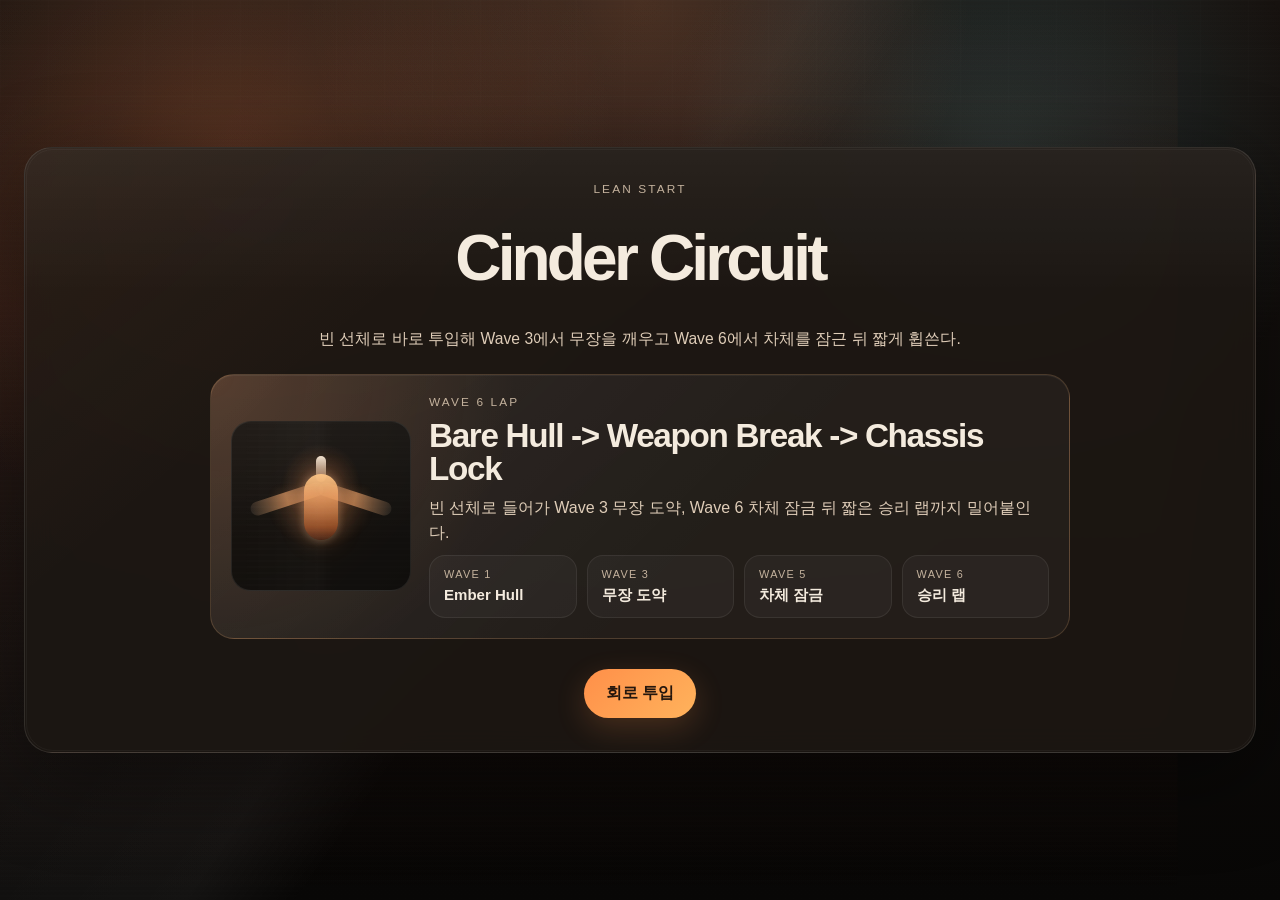
==== playables/cinder-circuit/index.html @ 9a60840c "Reframe Wave 6 as the shipped route victory lap" ====
<!DOCTYPE html>
<html lang="ko">
  <head>
    <meta charset="UTF-8" />
    <meta name="viewport" content="width=device-width, initial-scale=1.0" />
    <title>Cinder Circuit</title>
    <link rel="stylesheet" href="./styles.css" />
  </head>
  <body>
    <div class="backdrop" aria-hidden="true">
      <div class="backdrop__grid"></div>
      <div class="backdrop__glow backdrop__glow--left"></div>
      <div class="backdrop__glow backdrop__glow--right"></div>
      <div class="backdrop__band"></div>
    </div>

    <main class="app-shell">
      <section id="title-screen" class="screen screen--active">
        <div class="hero-card">
          <section class="title-stack">
            <p class="eyebrow">LEAN START</p>
            <h1>Cinder Circuit</h1>
            <p class="title-kicker">빈 선체로 바로 투입해 Wave 3에서 무장을 깨우고 Wave 6에서 차체를 잠근 뒤 짧게 휩쓴다.</p>
            <div id="signature-cards" class="title-launch-panel"></div>
            <div class="hero-actions hero-actions--center">
              <button id="start-run" class="button button--primary" type="button">
                회로 투입
              </button>
            </div>
          </section>
        </div>
      </section>

      <section id="game-screen" class="screen hidden">
        <div class="layout layout--single">
          <main class="arena-panel">
            <div class="arena-frame">
              <div id="arena-stage" class="arena-stage">
                <canvas
                  id="game-canvas"
                  width="960"
                  height="540"
                  aria-label="Cinder Circuit game arena"
                ></canvas>

                <div class="hud-overlay hud-overlay--top">
                  <div class="hud-strip">
                    <div class="stat-chip stat-chip--overlay stat-chip--wave">
                      <span class="stat-chip__label">Wave</span>
                      <strong id="wave-label">Wave 1</strong>
                    </div>
                    <article id="hp-meter" class="meter-card meter-card--hp meter-card--overlay">
                      <div class="meter-card__head">
                        <span class="stat-chip__label">Hull</span>
                        <strong id="hp-stat">100 / 100</strong>
                      </div>
                      <div class="meter-card__bar">
                        <span id="hp-fill" class="meter-card__fill"></span>
                      </div>
                    </article>
                    <article id="heat-meter" class="meter-card meter-card--heat meter-card--overlay">
                      <div class="meter-card__head">
                        <span class="stat-chip__label">Heat</span>
                        <strong id="heat-stat">0%</strong>
                      </div>
                      <div class="meter-card__bar">
                        <span id="heat-fill" class="meter-card__fill"></span>
                      </div>
                    </article>
                    <article id="drive-meter" class="meter-card meter-card--drive meter-card--overlay">
                      <div class="meter-card__head">
                        <span class="stat-chip__label">Drive</span>
                        <strong id="drive-stat">0%</strong>
                      </div>
                      <div class="meter-card__bar">
                        <span id="drive-fill" class="meter-card__fill"></span>
                      </div>
                    </article>
                    <div class="stat-chip stat-chip--overlay">
                      <span class="stat-chip__label">Dash</span>
                      <strong id="dash-stat">2 / 2</strong>
                    </div>
                    <div class="stat-chip stat-chip--overlay">
                      <span class="stat-chip__label">Time</span>
                      <strong id="timer-stat">55.0s</strong>
                    </div>
                    <div class="stat-chip stat-chip--overlay">
                      <span class="stat-chip__label">고철</span>
                      <strong id="scrap-stat">0</strong>
                    </div>
                  </div>
                </div>

                <div id="message-banner" class="message-banner hidden" role="status"></div>

                <div id="forge-overlay" class="forge-overlay hidden">
                  <div id="forge-panel" class="forge-overlay__panel">
                    <div id="forge-header" class="forge-overlay__header">
                      <p id="forge-eyebrow" class="panel__eyebrow">WAVE BREAK</p>
                      <h2>변이 선택</h2>
                      <p id="forge-subtitle" class="forge-overlay__copy">
                        하나를 고르고 바로 다음 전투로 돌아간다.
                      </p>
                    </div>

                    <div id="forge-context" class="forge-context"></div>
                    <div id="forge-cards" class="forge-cards"></div>
                  </div>
                </div>

                <div id="pause-overlay" class="pause-overlay hidden">
                  <div class="pause-overlay__panel">
                    <p class="panel__eyebrow">SYSTEM HOLD</p>
                    <h2>회로 일시 정지</h2>
                    <p class="forge-overlay__copy">
                      전투 시뮬레이션을 잠시 멈췄다. 재개하거나 즉시 다시 투입할 수 있다.
                    </p>
                    <div class="pause-actions">
                      <button id="resume-run" class="button button--primary" type="button">
                        전투 재개
                      </button>
                      <button id="pause-restart" class="button button--ghost" type="button">
                        다시 투입
                      </button>
                      <button id="pause-title" class="button button--ghost" type="button">
                        타이틀로
                      </button>
                    </div>
                  </div>
                </div>
              </div>
            </div>
          </main>
        </div>
      </section>

      <section id="result-screen" class="screen hidden">
        <div class="result-card">
          <div class="result-layout">
            <section class="result-main">
              <p class="eyebrow">RUN REPORT</p>
              <h2 id="result-title">회로 봉인 성공</h2>
              <p id="result-copy" class="result-copy"></p>
              <div id="result-stats" class="result-grid"></div>
            </section>

            <aside class="result-side">
              <div id="result-build" class="status-card result-build"></div>
            </aside>
          </div>

          <div class="hero-actions">
            <button id="restart-run" class="button button--primary" type="button">
              다시 투입
            </button>
            <button id="back-to-title" class="button button--ghost" type="button">
              타이틀로
            </button>
          </div>
        </div>
      </section>
    </main>

    <script src="./game.js"></script>
  </body>
</html>
---- playables/cinder-circuit/styles.css ----
:root {
  color-scheme: dark;
  --bg: #070605;
  --panel: rgba(19, 16, 14, 0.84);
  --panel-strong: rgba(28, 23, 19, 0.94);
  --panel-soft: rgba(255, 255, 255, 0.05);
  --text: #f4ebde;
  --muted: #c4b29d;
  --muted-strong: #dfcdb8;
  --accent: #ff8f49;
  --accent-strong: #ffb35c;
  --accent-cool: #79d5df;
  --accent-cool-strong: #bfeff5;
  --danger: #ff6b57;
  --border: rgba(255, 255, 255, 0.1);
  --border-strong: rgba(255, 180, 102, 0.26);
  --shadow: 0 24px 90px rgba(0, 0, 0, 0.46);
  --radius-lg: 28px;
  --radius-md: 18px;
  --radius-sm: 12px;
  font-family:
    "DIN Alternate",
    "Avenir Next Condensed",
    "Avenir Next",
    "Trebuchet MS",
    sans-serif;
}

* {
  box-sizing: border-box;
}

html,
body {
  margin: 0;
  min-height: 100%;
  background:
    radial-gradient(circle at top, rgba(255, 132, 70, 0.18), transparent 30%),
    linear-gradient(180deg, #17120f 0%, #080706 100%);
  color: var(--text);
}

body {
  min-height: 100vh;
}

button,
code {
  font: inherit;
}

button {
  border: 0;
  cursor: pointer;
}

code {
  font-family: "JetBrains Mono", "SFMono-Regular", monospace;
}

.hidden {
  display: none !important;
}

.backdrop {
  position: fixed;
  inset: 0;
  overflow: hidden;
  pointer-events: none;
}

.backdrop__grid,
.backdrop__glow,
.backdrop__band {
  position: absolute;
  inset: 0;
}

.backdrop__grid {
  background-image:
    linear-gradient(rgba(255, 255, 255, 0.04) 1px, transparent 1px),
    linear-gradient(90deg, rgba(255, 255, 255, 0.04) 1px, transparent 1px);
  background-size: 48px 48px;
  mask-image: linear-gradient(180deg, rgba(0, 0, 0, 0.74), transparent 92%);
  opacity: 0.32;
}

.backdrop::after {
  content: "";
  position: absolute;
  inset: 0;
  background:
    radial-gradient(circle at center, rgba(255, 255, 255, 0.04), transparent 42%),
    repeating-linear-gradient(
      180deg,
      rgba(255, 255, 255, 0.015) 0,
      rgba(255, 255, 255, 0.015) 2px,
      transparent 2px,
      transparent 5px
    );
  mix-blend-mode: screen;
  opacity: 0.18;
}

.backdrop__glow--left {
  background: radial-gradient(circle at 18% 18%, rgba(255, 130, 69, 0.24), transparent 30%);
}

.backdrop__glow--right {
  background: radial-gradient(circle at 78% 18%, rgba(121, 213, 223, 0.17), transparent 26%);
}

.backdrop__band {
  background:
    linear-gradient(125deg, transparent 0%, rgba(255, 255, 255, 0.05) 48%, transparent 54%),
    linear-gradient(0deg, transparent 0%, rgba(255, 95, 56, 0.08) 65%, transparent 100%);
  transform: translateX(-8%);
}

body[data-phase="forge"] .backdrop__band {
  opacity: 1;
  filter: saturate(1.3);
}

body[data-overdrive="true"] .backdrop__glow--right {
  opacity: 1;
  filter: saturate(1.4);
}

.app-shell {
  position: relative;
  max-width: 1560px;
  margin: 0 auto;
  min-height: 100vh;
  padding: 24px;
}

.screen {
  min-height: calc(100vh - 48px);
}

.screen--active,
.screen:not(.hidden) {
  display: flex;
}

#title-screen,
#result-screen {
  align-items: center;
  justify-content: center;
}

.hero-card,
.result-card {
  position: relative;
  width: min(1400px, 100%);
  padding: 34px;
  border: 1px solid var(--border);
  border-radius: var(--radius-lg);
  background:
    linear-gradient(180deg, rgba(255, 255, 255, 0.05), transparent 24%),
    linear-gradient(140deg, rgba(255, 145, 88, 0.06), transparent 28%),
    var(--panel-strong);
  box-shadow: var(--shadow);
  backdrop-filter: blur(14px);
  overflow: hidden;
}

.hero-card::before,
.result-card::before {
  content: "";
  position: absolute;
  inset: 1px;
  border-radius: calc(var(--radius-lg) - 1px);
  border: 1px solid rgba(255, 255, 255, 0.04);
  pointer-events: none;
}

.eyebrow,
.panel__eyebrow,
.signal-card__eyebrow,
.panel-block__label,
.stat-chip__label {
  margin: 0;
  color: var(--muted);
  letter-spacing: 0.18em;
  text-transform: uppercase;
  font-size: 0.74rem;
}

.hero-card h1,
.result-card h2 {
  margin: 10px 0 16px;
  font-size: clamp(3.2rem, 5vw, 5.8rem);
  letter-spacing: -0.06em;
  line-height: 0.94;
}

.hero-copy,
.result-copy,
.forge-overlay__copy {
  margin: 0;
  color: var(--muted);
  font-size: 1.04rem;
  line-height: 1.72;
}

.hero-layout {
  display: grid;
  grid-template-columns: minmax(0, 1.18fr) 430px;
  gap: 24px;
  align-items: stretch;
}

.title-stack {
  width: min(980px, 100%);
  margin: 0 auto;
  display: flex;
  flex-direction: column;
  align-items: center;
  gap: 22px;
  text-align: center;
}

.title-kicker {
  width: min(720px, 100%);
  margin: 0;
  color: var(--muted-strong);
  font-size: 0.98rem;
  line-height: 1.62;
}

.hero-main {
  display: flex;
  flex-direction: column;
  justify-content: center;
}

.signal-grid,
.hero-grid,
.signature-grid,
.result-grid {
  display: grid;
  gap: 14px;
}

.signal-grid {
  grid-template-columns: repeat(3, minmax(0, 1fr));
  margin-top: 28px;
}

.title-launch-panel {
  width: min(860px, 100%);
}

.title-launch-shell {
  display: grid;
  grid-template-columns: 180px minmax(0, 1fr);
  gap: 18px;
  width: 100%;
  padding: 20px;
  border-radius: 24px;
  border: 1px solid rgba(255, 190, 124, 0.18);
  background:
    radial-gradient(circle at top left, rgba(255, 153, 89, 0.18), transparent 34%),
    linear-gradient(135deg, rgba(255, 255, 255, 0.05), transparent 60%),
    rgba(255, 255, 255, 0.035);
  box-shadow: inset 0 1px 0 rgba(255, 255, 255, 0.05);
}

.title-launch-shell--lean {
  align-items: center;
}

.title-launch-shell__frame {
  position: relative;
  min-height: 170px;
  border-radius: 20px;
  border: 1px solid rgba(255, 255, 255, 0.08);
  background:
    radial-gradient(circle at 50% 36%, rgba(255, 146, 86, 0.22), transparent 28%),
    linear-gradient(180deg, rgba(255, 255, 255, 0.04), transparent 72%),
    rgba(8, 7, 6, 0.72);
  overflow: hidden;
}

.title-launch-shell__frame::after {
  content: "";
  position: absolute;
  inset: 0;
  background:
    linear-gradient(90deg, transparent 0%, rgba(255, 255, 255, 0.06) 48%, transparent 58%),
    repeating-linear-gradient(
      180deg,
      rgba(255, 255, 255, 0.02) 0,
      rgba(255, 255, 255, 0.02) 2px,
      transparent 2px,
      transparent 6px
    );
  opacity: 0.4;
}

.title-launch-shell__silhouette {
  position: absolute;
  inset: 0;
}

.title-launch-shell__core,
.title-launch-shell__wing,
.title-launch-shell__nose {
  position: absolute;
  left: 50%;
  transform: translateX(-50%);
  border-radius: 999px;
}

.title-launch-shell__core {
  top: 52px;
  width: 34px;
  height: 66px;
  background:
    linear-gradient(180deg, rgba(255, 197, 132, 0.95), rgba(255, 122, 51, 0.48) 80%, rgba(255, 96, 42, 0.2));
  box-shadow:
    0 0 24px rgba(255, 153, 89, 0.3),
    0 0 8px rgba(255, 222, 183, 0.28);
}

.title-launch-shell__wing {
  top: 70px;
  width: 76px;
  height: 14px;
  background: linear-gradient(90deg, rgba(255, 225, 198, 0.08), rgba(255, 176, 114, 0.58), rgba(255, 225, 198, 0.08));
}

.title-launch-shell__wing--left {
  transform: translateX(calc(-50% - 34px)) rotate(-18deg);
}

.title-launch-shell__wing--right {
  transform: translateX(calc(-50% + 34px)) rotate(18deg);
}

.title-launch-shell__nose {
  top: 34px;
  width: 10px;
  height: 26px;
  background: linear-gradient(180deg, rgba(255, 239, 220, 0.94), rgba(255, 182, 124, 0.26));
}

.title-launch-shell__trail {
  position: absolute;
  left: 50%;
  bottom: 26px;
  width: 94px;
  height: 74px;
  transform: translateX(-50%);
  background: radial-gradient(circle at 50% 0%, rgba(255, 153, 89, 0.34), transparent 66%);
  filter: blur(4px);
  opacity: 0.9;
}

.title-launch-shell__copy {
  display: grid;
  gap: 14px;
  text-align: left;
}

.title-launch-shell__copy--lean {
  gap: 10px;
}

.title-launch-shell__headline {
  display: block;
  font-size: clamp(1.4rem, 2.6vw, 2.1rem);
  line-height: 1.02;
  letter-spacing: -0.04em;
}

.title-launch-shell__detail {
  margin: 0;
  color: var(--muted-strong);
  line-height: 1.52;
}

.title-launch-shell__beats {
  display: grid;
  grid-template-columns: repeat(4, minmax(0, 1fr));
  gap: 10px;
}

.title-launch-shell__beat {
  padding: 12px 14px;
  border-radius: 16px;
  border: 1px solid rgba(255, 255, 255, 0.07);
  background: rgba(255, 255, 255, 0.035);
}

.title-launch-shell__beat strong,
.title-launch-shell__beat span {
  display: block;
}

.title-launch-shell__beat span {
  color: var(--muted);
  font-size: 0.68rem;
  letter-spacing: 0.12em;
  text-transform: uppercase;
}

.title-launch-shell__beat strong {
  margin-top: 6px;
  font-size: 0.94rem;
}

.hero-side {
  display: flex;
  flex-direction: column;
  gap: 18px;
}

.mission-panel,
.signature-section {
  padding: 20px;
  border-radius: var(--radius-md);
  border: 1px solid rgba(255, 255, 255, 0.08);
  background:
    linear-gradient(180deg, rgba(255, 255, 255, 0.03), transparent 28%),
    rgba(255, 255, 255, 0.03);
}

.hero-grid--stack {
  grid-template-columns: 1fr;
  margin-top: 18px;
}

.hero-panel,
.signal-card,
.signature-card,
.status-card,
.core-summary,
.forge-card,
.result-grid > article {
  border: 1px solid rgba(255, 255, 255, 0.08);
  border-radius: var(--radius-md);
  background:
    linear-gradient(180deg, rgba(255, 255, 255, 0.035), transparent 42%),
    rgba(255, 255, 255, 0.03);
  box-shadow: inset 0 1px 0 rgba(255, 255, 255, 0.04);
}

.hero-panel,
.signal-card,
.signature-card {
  padding: 18px;
}

.hero-panel h2,
.signature-card h3 {
  margin: 10px 0 8px;
  font-size: 1.08rem;
}

.hero-panel p,
.signal-card p,
.signature-card p {
  margin: 0;
  color: var(--muted);
  line-height: 1.62;
}

.hero-actions {
  display: flex;
  flex-wrap: wrap;
  align-items: center;
  gap: 14px;
  margin-top: 28px;
}

.hero-actions--center {
  justify-content: center;
  margin-top: 8px;
}

.hero-note {
  margin: 0;
  color: var(--muted);
}

.title-action-note {
  margin: -8px 0 0;
  color: var(--muted);
  font-size: 0.84rem;
  letter-spacing: 0.08em;
  text-transform: uppercase;
}

.signature-section--spotlight {
  background:
    linear-gradient(180deg, rgba(121, 213, 223, 0.09), transparent 28%),
    rgba(255, 255, 255, 0.03);
}

.signature-spotlight {
  display: flex;
  flex-direction: column;
  gap: 14px;
}

.signature-spotlight__header {
  display: flex;
  align-items: flex-start;
  justify-content: space-between;
  gap: 12px;
}

.signature-spotlight__header h3 {
  margin: 8px 0 0;
  font-size: 1.42rem;
  letter-spacing: -0.04em;
}

.signature-spotlight__summary {
  margin: 0;
  color: var(--muted);
  line-height: 1.5;
  font-size: 0.95rem;
}

.signature-spotlight__grid {
  display: grid;
  grid-template-columns: repeat(2, minmax(0, 1fr));
  gap: 12px;
}

.signature-spotlight__card {
  padding: 14px;
  border-radius: var(--radius-sm);
  border: 1px solid rgba(255, 255, 255, 0.07);
  background: rgba(255, 255, 255, 0.035);
}

.signature-spotlight__card strong {
  display: block;
  margin-top: 8px;
  font-size: 0.96rem;
}

.signature-spotlight__card p {
  margin: 6px 0 0;
  color: var(--muted);
  line-height: 1.45;
  font-size: 0.88rem;
}

.button {
  border-radius: 999px;
  padding: 14px 22px;
  transition:
    transform 140ms ease,
    opacity 140ms ease,
    background 140ms ease,
    box-shadow 140ms ease;
}

.button:hover,
.button:focus-visible,
.signature-card:hover,
.signature-card:focus-visible,
.forge-card:hover,
.forge-card:focus-visible {
  transform: translateY(-2px);
}

.button:focus-visible,
.signature-card:focus-visible,
.forge-card:focus-visible {
  outline: 2px solid rgba(255, 180, 102, 0.5);
  outline-offset: 2px;
}

.button--primary {
  background: linear-gradient(135deg, var(--accent), var(--accent-strong));
  color: #24160d;
  font-weight: 700;
  box-shadow: 0 10px 30px rgba(255, 143, 73, 0.2);
}

.button--ghost {
  border: 1px solid rgba(255, 255, 255, 0.14);
  background: rgba(255, 255, 255, 0.05);
  color: var(--text);
}

.signature-copy {
  margin-top: 0;
}

.signature-grid {
  grid-template-columns: repeat(3, minmax(0, 1fr));
  width: 100%;
  margin-top: 6px;
}

.signature-card {
  display: flex;
  flex-direction: column;
  gap: 10px;
  width: 100%;
  color: var(--text);
  text-align: left;
  transition:
    transform 140ms ease,
    border-color 140ms ease,
    background 140ms ease,
    box-shadow 140ms ease;
}

.signature-card__top {
  display: flex;
  align-items: center;
  justify-content: space-between;
  gap: 12px;
}

.micro-chip {
  display: inline-flex;
  align-items: center;
  min-height: 28px;
  padding: 0 10px;
  border-radius: 999px;
  border: 1px solid rgba(255, 255, 255, 0.08);
  background: rgba(255, 255, 255, 0.05);
  color: var(--muted-strong);
  font-size: 0.76rem;
  letter-spacing: 0.06em;
}

.micro-chip--quiet {
  background: rgba(255, 255, 255, 0.035);
  color: var(--muted);
}

.signature-card__hotkey {
  display: inline-flex;
  align-items: center;
  justify-content: center;
  min-width: 34px;
  height: 34px;
  border-radius: 999px;
  border: 1px solid rgba(255, 255, 255, 0.08);
  background: rgba(255, 255, 255, 0.05);
  color: var(--muted-strong);
  letter-spacing: 0.06em;
  font-size: 0.82rem;
}

.signature-card:hover {
  border-color: rgba(255, 160, 93, 0.3);
  background:
    linear-gradient(180deg, rgba(255, 145, 88, 0.08), transparent 52%),
    rgba(255, 255, 255, 0.05);
}

.signature-card--active {
  border-color: rgba(255, 177, 112, 0.42);
  background:
    linear-gradient(180deg, rgba(255, 145, 88, 0.14), transparent 58%),
    rgba(255, 255, 255, 0.055);
  box-shadow:
    inset 0 1px 0 rgba(255, 255, 255, 0.06),
    0 12px 36px rgba(255, 124, 61, 0.16);
}

.signature-card__bias {
  margin-top: auto !important;
  color: #ffd3b1 !important;
  font-size: 0.85rem;
  letter-spacing: 0.04em;
}

#game-screen {
  flex-direction: column;
  gap: 0;
}

.badge {
  display: inline-flex;
  align-items: center;
  border-radius: 999px;
  padding: 8px 12px;
  background: rgba(255, 143, 73, 0.14);
  color: #ffd1ad;
  letter-spacing: 0.1em;
  text-transform: uppercase;
  font-size: 0.78rem;
}

.hud-overlay {
  position: absolute;
  z-index: 2;
  pointer-events: none;
}

.hud-overlay--top {
  top: 12px;
  left: 12px;
  right: 12px;
}

.hud-overlay--bottom {
  left: 12px;
  right: 12px;
  bottom: 12px;
  display: grid;
  grid-template-columns: minmax(280px, 1.05fr) minmax(260px, 0.95fr);
  gap: 12px;
  align-items: end;
}

.hud-overlay--bottom-minimal {
  grid-template-columns: minmax(220px, 0.82fr) minmax(240px, 1fr);
}

.hud-strip {
  display: flex;
  align-items: stretch;
  gap: 8px;
  overflow-x: auto;
  scrollbar-width: none;
}

.hud-strip::-webkit-scrollbar {
  display: none;
}

.meter-card {
  padding: 12px;
  border-radius: var(--radius-md);
  border: 1px solid rgba(255, 255, 255, 0.08);
  background:
    linear-gradient(180deg, rgba(255, 255, 255, 0.035), transparent 46%),
    rgba(255, 255, 255, 0.035);
  transition:
    border-color 160ms ease,
    box-shadow 160ms ease,
    transform 160ms ease;
}

.meter-card--overlay,
.stat-chip--overlay {
  background: rgba(11, 10, 9, 0.72);
  backdrop-filter: blur(10px);
  box-shadow: 0 8px 24px rgba(0, 0, 0, 0.24);
  pointer-events: none;
}

.meter-card--overlay {
  min-width: 0;
  width: 148px;
  flex: 0 0 148px;
}

.meter-card__head {
  display: flex;
  justify-content: space-between;
  align-items: flex-end;
  gap: 10px;
}

.meter-card strong {
  display: block;
  text-align: right;
  font-size: 0.96rem;
  font-variant-numeric: tabular-nums;
}

.meter-card__bar {
  margin-top: 10px;
  height: 8px;
  border-radius: 999px;
  background: rgba(255, 255, 255, 0.08);
  overflow: hidden;
}

.meter-card__fill {
  display: block;
  width: 0;
  height: 100%;
  border-radius: inherit;
  transition: width 180ms ease;
}

.meter-card--hp .meter-card__fill {
  background: linear-gradient(90deg, #ff765c, #ffb06d);
}

.meter-card--heat .meter-card__fill {
  background: linear-gradient(90deg, #ffb95f, #ff5d4c);
}

.meter-card--drive .meter-card__fill {
  background: linear-gradient(90deg, #6fc7ff, #8af0ff);
}

.meter-card[data-state="warning"] {
  border-color: rgba(255, 178, 106, 0.28);
}

.meter-card[data-state="critical"] {
  border-color: rgba(255, 107, 87, 0.34);
  box-shadow: 0 0 0 1px rgba(255, 107, 87, 0.12);
}

.meter-card[data-state="ready"],
.meter-card[data-state="active"] {
  border-color: rgba(121, 213, 223, 0.36);
  box-shadow: 0 0 0 1px rgba(121, 213, 223, 0.14);
}

.stat-chip {
  padding: 10px 12px;
  border-radius: var(--radius-sm);
  border: 1px solid rgba(255, 255, 255, 0.08);
  background: rgba(255, 255, 255, 0.04);
}

.stat-chip strong {
  display: block;
  margin-top: 4px;
  font-size: 0.98rem;
  font-variant-numeric: tabular-nums;
}

.stat-chip--overlay {
  min-width: 88px;
  flex: 0 0 auto;
}

.stat-chip--wave {
  min-width: 132px;
}

.build-panel {
  display: grid;
  gap: 8px;
  min-width: 0;
  opacity: 0.88;
  transition: opacity 180ms ease, transform 180ms ease;
}

.build-panel--right {
  justify-items: end;
}

.hud-build-panel--solo {
  justify-items: end;
  width: min(100%, 360px);
}

.core-summary--overlay,
.status-card--overlay,
.stack-list--overlay {
  width: min(100%, 360px);
  padding: 10px 12px;
  border-radius: 18px;
  border: 1px solid rgba(255, 255, 255, 0.08);
  background: rgba(11, 10, 9, 0.72);
  backdrop-filter: blur(10px);
  box-shadow: 0 8px 24px rgba(0, 0, 0, 0.24);
}

.build-panel--left .core-summary--overlay,
.build-panel--left .chip-list--overlay {
  justify-self: start;
}

.build-panel--right .status-card--overlay,
.build-panel--right .stack-list--overlay {
  justify-self: end;
}

.roadmap-card {
  border-color: rgba(255, 179, 117, 0.2);
  background:
    linear-gradient(180deg, rgba(255, 153, 89, 0.12), transparent 58%),
    rgba(11, 10, 9, 0.76);
}

.roadmap-card--contract {
  border-color: rgba(255, 190, 124, 0.26);
  background:
    linear-gradient(180deg, rgba(255, 153, 89, 0.18), transparent 62%),
    rgba(11, 10, 9, 0.82);
}

.roadmap-card__path {
  color: #ffe2c4;
}

.route-contract__title {
  display: block;
  margin-top: 12px;
  font-size: 1.28rem;
  letter-spacing: -0.03em;
}

@media (max-width: 720px) {
  .title-launch-shell {
    grid-template-columns: 1fr;
  }

  .title-launch-shell__frame {
    min-height: 140px;
  }

  .title-launch-shell__beats {
    grid-template-columns: 1fr;
  }
}

.contract-strip {
  display: grid;
  grid-template-columns: repeat(3, minmax(0, 1fr));
  gap: 10px;
  margin-top: 12px;
}

.contract-strip--compact {
  gap: 8px;
}

.contract-strip__item {
  display: grid;
  gap: 6px;
  padding: 10px 12px;
  border-radius: 14px;
  border: 1px solid rgba(255, 255, 255, 0.06);
  background: rgba(255, 255, 255, 0.035);
}

.contract-strip__item--headline {
  border-color: rgba(255, 174, 109, 0.24);
  background:
    linear-gradient(180deg, rgba(255, 145, 88, 0.12), transparent 80%),
    rgba(255, 255, 255, 0.04);
}

.contract-strip__label {
  color: var(--muted);
  font-size: 0.68rem;
  letter-spacing: 0.08em;
  text-transform: uppercase;
}

.contract-strip__value {
  font-size: 0.9rem;
  line-height: 1.28;
}

.roadmap-card__steps {
  display: grid;
  gap: 8px;
  margin-top: 10px;
}

.roadmap-step {
  display: grid;
  grid-template-columns: 58px minmax(0, 1fr);
  gap: 10px;
  align-items: start;
  padding: 8px 10px;
  border-radius: 14px;
  border: 1px solid rgba(255, 255, 255, 0.06);
  background: rgba(255, 255, 255, 0.035);
}

.roadmap-step__state {
  display: inline-flex;
  align-items: center;
  justify-content: center;
  border-radius: 999px;
  padding: 4px 8px;
  background: rgba(255, 255, 255, 0.08);
  color: #ffe0c2;
  letter-spacing: 0.08em;
  text-transform: uppercase;
  font-size: 0.68rem;
}

.roadmap-step[data-state="primed"] .roadmap-step__state,
.roadmap-step[data-state="live"] .roadmap-step__state {
  background: rgba(255, 107, 87, 0.15);
  color: #ffd2ca;
}

.roadmap-step[data-state="locked"] .roadmap-step__state {
  background: rgba(121, 213, 223, 0.15);
  color: #d4fbff;
}

.roadmap-step[data-state="missed"] .roadmap-step__state {
  background: rgba(255, 255, 255, 0.08);
  color: var(--muted);
}

.roadmap-step strong {
  display: block;
  margin-bottom: 2px;
}

.roadmap-step p {
  margin: 0;
  color: var(--muted);
  font-size: 0.82rem;
  line-height: 1.38;
}

.chip-list--overlay {
  max-width: 360px;
  padding: 0;
}

.chip-list--overlay > .summary-head {
  width: min(100%, 360px);
}

.chip-list--overlay .chip {
  background: rgba(11, 10, 9, 0.72);
  backdrop-filter: blur(10px);
  box-shadow: 0 8px 24px rgba(0, 0, 0, 0.18);
}

.stack-list--overlay {
  max-width: 360px;
}

.stack-list--overlay li {
  background: rgba(255, 255, 255, 0.03);
}

.arena-stage:not(.arena-stage--hud-detail) .core-summary--overlay,
.arena-stage:not(.arena-stage--hud-detail) .status-card--overlay {
  width: min(100%, 250px);
  padding: 8px 10px;
}

.arena-stage:not(.arena-stage--hud-detail) .stack-list--overlay {
  display: none;
}

.arena-stage:not(.arena-stage--hud-detail) .core-summary--overlay .status-list,
.arena-stage:not(.arena-stage--hud-detail) .core-summary--overlay .mini-pill-row,
.arena-stage:not(.arena-stage--hud-detail) .core-summary--overlay .summary-note,
.arena-stage:not(.arena-stage--hud-detail) .status-card--overlay .status-list,
.arena-stage:not(.arena-stage--hud-detail) .status-card--overlay .summary-note {
  display: none;
}

.arena-stage:not(.arena-stage--hud-detail) .roadmap-card--overlay {
  width: min(100%, 260px);
}

.arena-stage:not(.arena-stage--hud-detail) .roadmap-card--contract {
  width: min(100%, 320px);
}

.arena-stage:not(.arena-stage--hud-detail) .roadmap-card__steps {
  gap: 6px;
}

.arena-stage:not(.arena-stage--hud-detail) .roadmap-step {
  grid-template-columns: 46px minmax(0, 1fr);
  gap: 8px;
  padding: 7px 8px;
}

.arena-stage:not(.arena-stage--hud-detail) .roadmap-step__state {
  padding: 3px 6px;
  font-size: 0.62rem;
}

.arena-stage:not(.arena-stage--hud-detail) .roadmap-step p {
  display: none;
}

.arena-stage:not(.arena-stage--hud-detail) .chip-list--overlay {
  max-width: 220px;
  gap: 6px;
}

.arena-stage:not(.arena-stage--hud-detail) .chip-list--overlay .chip {
  padding: 6px 8px;
}

.arena-stage:not(.arena-stage--hud-detail) .chip-list--overlay .chip__count,
.arena-stage:not(.arena-stage--hud-detail) .chip-list--overlay .chip__sync {
  display: none;
}

.arena-stage:not(.arena-stage--hud-detail) .route-contract__title {
  font-size: 1.14rem;
}

.arena-stage:not(.arena-stage--hud-detail) .contract-strip {
  gap: 6px;
}

.arena-stage:not(.arena-stage--hud-detail) .contract-strip__item {
  padding: 8px 9px;
}

.arena-stage:not(.arena-stage--hud-detail) .contract-strip__label {
  font-size: 0.6rem;
}

.arena-stage:not(.arena-stage--hud-detail) .contract-strip__value {
  font-size: 0.78rem;
}

.hud-overlay--bottom-minimal .build-panel--left {
  justify-items: start;
}

.hud-overlay--bottom-minimal .build-panel--right {
  justify-items: end;
  width: min(100%, 360px);
}

.hud-overlay--bottom-minimal .status-card--overlay {
  width: min(100%, 320px);
  padding: 0;
  border-color: rgba(255, 181, 112, 0.18);
  background:
    linear-gradient(180deg, rgba(255, 145, 88, 0.1), transparent 100%),
    rgba(11, 10, 9, 0.76);
}

.combat-ask-card {
  display: grid;
  gap: 10px;
  padding: 12px 13px;
}

.combat-ask-card__head {
  display: flex;
  align-items: center;
  justify-content: space-between;
  gap: 10px;
}

.combat-ask-card__eyebrow {
  color: var(--muted);
  font-size: 0.68rem;
  letter-spacing: 0.08em;
  text-transform: uppercase;
}

.combat-ask-card__title {
  font-size: 1rem;
  line-height: 1.42;
  letter-spacing: -0.02em;
}

.combat-ask-card__focus {
  margin: 0;
  color: var(--muted-strong);
  font-size: 0.84rem;
  line-height: 1.4;
}

.combat-ask-card__threat {
  margin: 0;
  color: var(--muted-strong);
  font-size: 0.8rem;
  line-height: 1.35;
}

.stat-chip[data-state="warning"] {
  border-color: rgba(255, 171, 90, 0.3);
}

.stat-chip[data-state="ready"] {
  border-color: rgba(121, 213, 223, 0.34);
}

.layout {
  display: grid;
  grid-template-columns: 230px minmax(0, 1fr) 240px;
  gap: 18px;
  align-items: start;
}

.layout--single {
  grid-template-columns: 1fr;
}

.panel,
.arena-frame {
  position: relative;
  border-radius: var(--radius-lg);
  border: 1px solid var(--border);
  box-shadow: var(--shadow);
}

.panel {
  max-height: min(820px, calc(100vh - 188px));
  padding: 16px;
  overflow: auto;
  background:
    linear-gradient(180deg, rgba(255, 255, 255, 0.03), transparent 26%),
    var(--panel);
}

.panel--left {
  background:
    linear-gradient(180deg, rgba(255, 145, 88, 0.08), transparent 28%),
    var(--panel);
}

.panel--right {
  background:
    linear-gradient(180deg, rgba(121, 213, 223, 0.07), transparent 30%),
    var(--panel);
}

.panel__header {
  display: flex;
  flex-direction: column;
  gap: 6px;
  margin-bottom: 18px;
}

.panel__header h2 {
  margin: 0;
  font-size: 1.28rem;
}

.panel-block + .panel-block {
  margin-top: 14px;
}

.panel-block__label {
  margin: 0 0 8px;
}

.status-card,
.core-summary,
.result-build {
  padding: 14px;
}

.status-card strong,
.core-summary h3,
.result-build strong {
  margin: 0;
}

.summary-head {
  display: flex;
  align-items: flex-start;
  justify-content: space-between;
  gap: 12px;
  margin-bottom: 10px;
}

.summary-copy {
  margin: 0;
  color: var(--muted);
  line-height: 1.45;
  font-size: 0.92rem;
}

.summary-note {
  margin: 8px 0 0;
  color: var(--muted-strong);
  font-size: 0.84rem;
  line-height: 1.4;
}

.summary-note--danger {
  color: #ffb0a0;
}

.summary-chip {
  display: inline-flex;
  align-items: center;
  border-radius: 999px;
  padding: 6px 10px;
  background: rgba(255, 255, 255, 0.08);
  color: #ffe0c2;
  letter-spacing: 0.06em;
  text-transform: uppercase;
  font-size: 0.74rem;
  white-space: nowrap;
}

.summary-chip--hot {
  background: rgba(255, 107, 87, 0.15);
  color: #ffd0c8;
}

.summary-chip--cool {
  background: rgba(121, 213, 223, 0.14);
  color: #d1fbff;
}

.status-list {
  display: flex;
  flex-direction: column;
  gap: 8px;
  margin-top: 10px;
}

.status-list__row {
  display: flex;
  align-items: center;
  justify-content: space-between;
  gap: 12px;
  padding: 8px 10px;
  border-radius: 12px;
  border: 1px solid rgba(255, 255, 255, 0.06);
  background: rgba(255, 255, 255, 0.035);
}

.status-list__row span {
  color: var(--muted);
  font-size: 0.9rem;
}

.status-list__row strong {
  font-size: 0.98rem;
}

.mini-pill-row {
  display: flex;
  flex-wrap: wrap;
  gap: 10px;
  margin-top: 12px;
}

.mini-pill-row--solo {
  margin-top: 10px;
}

.mini-pill-row--accent .mini-pill {
  border-color: rgba(255, 210, 120, 0.2);
  background: rgba(255, 209, 102, 0.1);
  color: #ffe9ba;
}

.mini-pill-row--accent .mini-pill span {
  color: rgba(255, 233, 186, 0.72);
}

.mini-pill {
  display: inline-flex;
  align-items: center;
  gap: 8px;
  max-width: 100%;
  padding: 8px 10px;
  border-radius: 999px;
  border: 1px solid rgba(255, 255, 255, 0.08);
  background: rgba(255, 255, 255, 0.05);
  color: var(--muted-strong);
  font-size: 0.82rem;
}

.mini-pill span {
  color: var(--muted);
  letter-spacing: 0.05em;
  text-transform: uppercase;
}

.mini-pill strong {
  overflow: hidden;
  text-overflow: ellipsis;
  white-space: nowrap;
}

.mini-pill--accent {
  border-color: rgba(121, 213, 223, 0.22);
  background: rgba(121, 213, 223, 0.08);
  color: var(--accent-cool-strong);
}

.chip-list {
  display: flex;
  flex-wrap: wrap;
  gap: 8px;
}

.chip {
  display: inline-flex;
  align-items: center;
  gap: 8px;
  padding: 9px 12px;
  border-radius: 999px;
  border: 1px solid rgba(255, 255, 255, 0.08);
  background: rgba(255, 255, 255, 0.05);
  font-size: 0.9rem;
}

.chip strong {
  color: var(--text);
}

.chip__count,
.chip__sync {
  color: #ffd3b1;
  font-size: 0.78rem;
  letter-spacing: 0.04em;
}

.chip--active {
  border-color: rgba(255, 163, 97, 0.3);
  background: rgba(255, 145, 88, 0.12);
}

.stack-list,
.tip-list {
  display: flex;
  flex-direction: column;
  gap: 10px;
  margin: 0;
}

.stack-list {
  padding: 0;
  list-style: none;
}

.stack-list li {
  padding: 9px 11px;
  border-radius: var(--radius-sm);
  border: 1px solid rgba(255, 255, 255, 0.06);
  background: rgba(255, 255, 255, 0.04);
  color: var(--muted-strong);
  line-height: 1.35;
  font-size: 0.88rem;
}

.tip-list {
  padding-left: 18px;
  color: var(--muted);
}

.tip-list li {
  line-height: 1.56;
}

.arena-panel {
  min-width: 0;
}

.arena-stage {
  position: relative;
  width: min(100%, calc((100vh - 48px) * 16 / 9));
  max-width: 100%;
  max-height: calc(100vh - 48px);
  margin: 0 auto;
}

.arena-stage--hud-detail .build-panel {
  opacity: 1;
}

.arena-frame {
  display: flex;
  flex-direction: column;
  gap: 10px;
  min-height: min(860px, calc(100vh - 48px));
  padding: 0;
  background:
    linear-gradient(180deg, rgba(255, 255, 255, 0.03), transparent 30%),
    var(--panel);
  overflow: hidden;
}

#game-canvas {
  display: block;
  width: 100%;
  max-width: 100%;
  max-height: calc(100vh - 48px);
  aspect-ratio: 16 / 9;
  border-radius: 24px;
  border: 1px solid rgba(255, 255, 255, 0.08);
  background:
    radial-gradient(circle at top, rgba(255, 122, 70, 0.1), transparent 34%),
    linear-gradient(180deg, #151110, #090807);
  box-shadow:
    inset 0 0 0 1px rgba(255, 255, 255, 0.04),
    0 18px 60px rgba(0, 0, 0, 0.32);
}

.pause-overlay {
  position: absolute;
  inset: 80px 16px 52px;
  display: grid;
  place-items: center;
  padding: 18px;
  background: rgba(7, 7, 7, 0.74);
  backdrop-filter: blur(10px);
  z-index: 3;
}

.pause-overlay__panel {
  width: min(520px, 100%);
  padding: 26px;
  border-radius: 24px;
  border: 1px solid rgba(255, 255, 255, 0.12);
  background:
    linear-gradient(180deg, rgba(121, 213, 223, 0.08), transparent 20%),
    rgba(24, 19, 17, 0.96);
  box-shadow: 0 24px 60px rgba(0, 0, 0, 0.38);
}

.pause-overlay__panel h2 {
  margin: 8px 0 12px;
  font-size: clamp(2rem, 4vw, 2.6rem);
}

.pause-actions {
  display: flex;
  flex-wrap: wrap;
  gap: 12px;
  margin-top: 18px;
}

.message-banner {
  position: absolute;
  top: 74px;
  left: 50%;
  transform: translateX(-50%);
  min-width: 260px;
  padding: 12px 18px;
  border-radius: 999px;
  border: 1px solid rgba(255, 255, 255, 0.12);
  background: rgba(15, 11, 9, 0.82);
  color: var(--text);
  text-align: center;
  letter-spacing: 0.04em;
  box-shadow: 0 12px 30px rgba(0, 0, 0, 0.34);
}

.forge-overlay {
  position: absolute;
  inset: 80px 16px 52px;
  display: grid;
  place-items: center;
  padding: 18px;
  background: rgba(8, 7, 6, 0.78);
  backdrop-filter: blur(10px);
}

.forge-overlay__panel {
  width: min(980px, 100%);
  padding: 24px;
  max-height: min(84vh, 760px);
  overflow: auto;
  border-radius: 24px;
  border: 1px solid rgba(255, 255, 255, 0.12);
  background:
    linear-gradient(180deg, rgba(255, 145, 88, 0.1), transparent 16%),
    rgba(28, 21, 18, 0.96);
}

.forge-overlay__panel--contract {
  width: min(1020px, 100%);
  padding-top: 20px;
  background:
    linear-gradient(180deg, rgba(255, 145, 88, 0.06), transparent 14%),
    rgba(24, 19, 16, 0.97);
}

.forge-overlay__header h2 {
  margin: 8px 0 10px;
  font-size: clamp(1.9rem, 3.2vw, 2.5rem);
}

.forge-context {
  display: grid;
  grid-template-columns: repeat(2, minmax(0, 1fr));
  gap: 12px;
  margin-top: 18px;
}

.forge-context--contract {
  grid-template-columns: 1fr;
  margin-top: 0;
}

.forge-context__card {
  padding: 16px;
  border-radius: var(--radius-md);
  border: 1px solid rgba(255, 255, 255, 0.08);
  background: rgba(255, 255, 255, 0.04);
}

.forge-context__card--span-two {
  grid-column: 1 / -1;
}

.forge-context--contract .forge-context__card--span-two {
  padding: 14px 16px;
  background: rgba(255, 255, 255, 0.035);
}

.forge-context--contract .route-contract__title {
  font-size: clamp(1.32rem, 2vw, 1.72rem);
  line-height: 1.1;
}

.forge-context--contract .summary-copy {
  margin-top: 8px;
  max-width: 52ch;
  color: var(--muted-strong);
}

.forge-context__card strong {
  display: block;
  margin-top: 8px;
  font-size: 1.04rem;
}

.forge-context__card p {
  margin: 8px 0 0;
  color: var(--muted);
  line-height: 1.56;
}

.forge-focus {
  padding: 18px;
  background:
    linear-gradient(180deg, rgba(255, 145, 88, 0.08), transparent 34%),
    rgba(255, 255, 255, 0.04);
}

.forge-focus--rider {
  background:
    linear-gradient(180deg, rgba(121, 213, 223, 0.08), transparent 34%),
    rgba(255, 255, 255, 0.04);
}

.forge-focus__header {
  display: flex;
  align-items: center;
  justify-content: space-between;
  gap: 12px;
}

.forge-focus__mode {
  display: inline-flex;
  align-items: center;
  padding: 4px 10px;
  border-radius: 999px;
  background: rgba(255, 255, 255, 0.08);
  color: #ffe0c2;
  font-size: 0.72rem;
  letter-spacing: 0.08em;
  text-transform: uppercase;
}

.forge-focus__rail {
  display: grid;
  grid-template-columns: repeat(2, minmax(0, 1fr));
  gap: 12px;
  margin-top: 14px;
}

.forge-focus__triptych {
  display: grid;
  grid-template-columns: repeat(3, minmax(0, 1fr));
  gap: 12px;
  margin-top: 14px;
}

.forge-focus__pill {
  padding: 12px;
  border-radius: 14px;
  border: 1px solid rgba(255, 255, 255, 0.07);
  background: rgba(6, 5, 4, 0.32);
}

.forge-focus__pill strong {
  margin-top: 6px;
}

.forge-focus__pill p:last-child {
  font-size: 0.84rem;
}

.forge-focus__proof {
  display: grid;
  gap: 5px;
  margin: 14px 0 0;
  padding: 10px 12px;
  border-radius: 14px;
  border: 1px solid rgba(255, 255, 255, 0.08);
  background: rgba(7, 6, 5, 0.34);
  color: var(--muted-strong);
  font-size: 0.84rem;
  line-height: 1.45;
}

.forge-focus__proof span {
  color: #ffd4b3;
  font-size: 0.68rem;
  letter-spacing: 0.08em;
  text-transform: uppercase;
}

.forge-era-list {
  display: grid;
  gap: 10px;
  margin-top: 12px;
}

.forge-era {
  padding: 12px;
  border-radius: 14px;
  border: 1px solid rgba(255, 255, 255, 0.06);
  background: rgba(255, 255, 255, 0.035);
}

.forge-era__header {
  display: flex;
  align-items: center;
  gap: 10px;
}

.forge-era__header strong {
  margin-top: 0;
  font-size: 0.98rem;
}

.forge-era__title p {
  margin: 0 0 4px;
  color: var(--muted);
  font-size: 0.74rem;
  letter-spacing: 0.08em;
  text-transform: uppercase;
}

.forge-era__state {
  display: inline-flex;
  align-items: center;
  justify-content: center;
  min-width: 64px;
  padding: 4px 8px;
  border-radius: 999px;
  background: rgba(255, 255, 255, 0.08);
  color: #ffe0c2;
  letter-spacing: 0.08em;
  text-transform: uppercase;
  font-size: 0.68rem;
}

.forge-era[data-state="primed"] .forge-era__state,
.forge-era[data-state="live"] .forge-era__state {
  background: rgba(255, 107, 87, 0.15);
  color: #ffd2ca;
}

.forge-era[data-state="locked"] .forge-era__state {
  background: rgba(121, 213, 223, 0.15);
  color: #d4fbff;
}

.forge-era__tracks {
  display: grid;
  grid-template-columns: repeat(3, minmax(0, 1fr));
  gap: 10px;
  margin-top: 10px;
}

.forge-era__track {
  padding: 10px;
  border-radius: 12px;
  background: rgba(0, 0, 0, 0.18);
}

.forge-era__track span {
  display: block;
  color: var(--muted);
  font-size: 0.72rem;
  letter-spacing: 0.08em;
  text-transform: uppercase;
}

.forge-era__track strong {
  margin-top: 6px;
  font-size: 0.92rem;
}

.forge-era__track p {
  margin-top: 6px;
  font-size: 0.8rem;
  line-height: 1.42;
}

.evolution-lane-list {
  display: grid;
  grid-template-columns: repeat(3, minmax(0, 1fr));
  gap: 12px;
  margin-top: 14px;
}

.evolution-lane {
  padding: 14px;
  border-radius: 16px;
  border: 1px solid rgba(255, 255, 255, 0.08);
  background:
    linear-gradient(180deg, rgba(255, 255, 255, 0.05), rgba(0, 0, 0, 0.16)),
    rgba(10, 8, 7, 0.64);
}

.evolution-lane--main {
  box-shadow: inset 0 0 0 1px rgba(255, 119, 87, 0.08);
}

.evolution-lane--defense {
  box-shadow: inset 0 0 0 1px rgba(138, 231, 255, 0.08);
}

.evolution-lane--greed {
  box-shadow: inset 0 0 0 1px rgba(255, 209, 102, 0.08);
}

.evolution-lane__header {
  display: flex;
  align-items: baseline;
  justify-content: space-between;
  gap: 10px;
}

.evolution-lane__header span {
  color: var(--muted);
  font-size: 0.72rem;
  letter-spacing: 0.08em;
  text-transform: uppercase;
}

.evolution-lane__header strong {
  margin-top: 0;
  font-size: 0.98rem;
}

.evolution-lane__current {
  margin-top: 14px;
  padding: 12px;
  border-radius: 12px;
  background: rgba(255, 255, 255, 0.04);
}

.evolution-lane__current .panel__eyebrow {
  margin: 0;
}

.evolution-lane__current strong {
  margin-top: 6px;
}

.evolution-lane__current p:last-child {
  font-size: 0.82rem;
}

.evolution-lane__payoffs {
  display: grid;
  gap: 10px;
  margin-top: 12px;
}

.evolution-payoff {
  display: grid;
  grid-template-columns: 54px minmax(0, 1fr);
  gap: 10px;
  align-items: start;
  padding: 10px;
  border-radius: 12px;
  border: 1px solid rgba(255, 255, 255, 0.06);
  background: rgba(255, 255, 255, 0.035);
}

.evolution-payoff__label {
  display: inline-flex;
  align-items: center;
  justify-content: center;
  border-radius: 999px;
  padding: 4px 8px;
  background: rgba(255, 255, 255, 0.08);
  color: #ffe0c2;
  letter-spacing: 0.08em;
  text-transform: uppercase;
  font-size: 0.68rem;
}

.evolution-payoff[data-state="primed"] .evolution-payoff__label,
.evolution-payoff[data-state="live"] .evolution-payoff__label {
  background: rgba(255, 107, 87, 0.15);
  color: #ffd2ca;
}

.evolution-payoff[data-state="locked"] .evolution-payoff__label {
  background: rgba(121, 213, 223, 0.15);
  color: #d4fbff;
}

.evolution-payoff p {
  margin: 4px 0 0;
  font-size: 0.8rem;
  line-height: 1.42;
}

.forge-spotlight-grid {
  display: grid;
  grid-template-columns: repeat(3, minmax(0, 1fr));
  gap: 12px;
  margin-top: 14px;
}

.forge-spotlight {
  padding: 14px;
  border-radius: 16px;
  border: 1px solid rgba(255, 255, 255, 0.08);
  background:
    linear-gradient(180deg, rgba(255, 255, 255, 0.06), transparent 36%),
    rgba(7, 6, 5, 0.55);
}

.forge-spotlight--main {
  box-shadow: inset 0 0 0 1px rgba(255, 119, 87, 0.1);
}

.forge-spotlight--defense {
  box-shadow: inset 0 0 0 1px rgba(138, 231, 255, 0.1);
}

.forge-spotlight--greed {
  box-shadow: inset 0 0 0 1px rgba(255, 209, 102, 0.12);
}

.forge-spotlight strong {
  display: block;
  margin-top: 8px;
  font-size: 1.12rem;
}

.forge-spotlight__promise {
  margin-top: 8px;
  color: var(--muted-strong);
  font-size: 0.92rem;
  line-height: 1.5;
}

.forge-headline-showcase {
  margin-top: 16px;
  padding: 18px;
  border-radius: 18px;
  border: 1px solid rgba(255, 255, 255, 0.09);
  background:
    radial-gradient(circle at top left, rgba(255, 162, 96, 0.18), transparent 42%),
    linear-gradient(180deg, rgba(255, 255, 255, 0.05), rgba(0, 0, 0, 0.18)),
    rgba(7, 6, 5, 0.68);
}

.forge-headline-showcase--defense {
  background:
    radial-gradient(circle at top left, rgba(138, 231, 255, 0.18), transparent 42%),
    linear-gradient(180deg, rgba(255, 255, 255, 0.05), rgba(0, 0, 0, 0.18)),
    rgba(7, 6, 5, 0.68);
}

.forge-headline-showcase--greed {
  background:
    radial-gradient(circle at top left, rgba(255, 209, 102, 0.18), transparent 42%),
    linear-gradient(180deg, rgba(255, 255, 255, 0.05), rgba(0, 0, 0, 0.18)),
    rgba(7, 6, 5, 0.68);
}

.forge-headline-showcase__header {
  display: flex;
  align-items: center;
  justify-content: space-between;
  gap: 12px;
}

.forge-headline-showcase__tag {
  display: inline-flex;
  align-items: center;
  border-radius: 999px;
  padding: 4px 10px;
  background: rgba(255, 255, 255, 0.08);
  color: #ffe0c2;
  letter-spacing: 0.08em;
  text-transform: uppercase;
  font-size: 0.68rem;
}

.forge-headline-showcase strong {
  display: block;
  margin-top: 8px;
  font-size: 1.28rem;
}

.forge-headline-showcase__promise {
  margin-top: 10px;
  color: var(--muted-strong);
  font-size: 0.96rem;
  line-height: 1.55;
}

.forge-headline-showcase__grid {
  display: grid;
  grid-template-columns: repeat(3, minmax(0, 1fr));
  gap: 12px;
  margin-top: 14px;
}

.forge-headline-showcase__cell {
  padding: 12px;
  border-radius: 14px;
  background: rgba(0, 0, 0, 0.22);
  border: 1px solid rgba(255, 255, 255, 0.05);
}

.forge-headline-showcase__cell span {
  display: block;
  color: var(--muted);
  font-size: 0.72rem;
  letter-spacing: 0.08em;
  text-transform: uppercase;
}

.forge-headline-showcase__cell strong {
  margin-top: 6px;
  font-size: 0.95rem;
}

.forge-cards {
  display: grid;
  grid-template-columns: repeat(auto-fit, minmax(220px, 1fr));
  gap: 14px;
  margin-top: 18px;
  align-items: start;
}

.forge-cards--contract {
  grid-template-columns: minmax(0, 1.18fr) minmax(0, 1.18fr) minmax(220px, 0.82fr);
  gap: 12px;
  margin-top: 12px;
  align-items: stretch;
}

.forge-contract-strip {
  display: grid;
  grid-template-columns: repeat(3, minmax(0, 1fr));
  gap: 10px;
}

.forge-contract-strip__item {
  display: grid;
  gap: 6px;
  min-width: 0;
  padding: 12px 13px;
  border-radius: 14px;
  border: 1px solid rgba(255, 255, 255, 0.08);
  background: rgba(0, 0, 0, 0.18);
}

.forge-contract-strip__item span {
  color: var(--muted);
  font-size: 0.7rem;
  letter-spacing: 0.08em;
  text-transform: uppercase;
}

.forge-contract-strip__item strong {
  margin: 0;
  font-size: 0.95rem;
  line-height: 1.35;
}

.forge-contract-strip__item--hot {
  border-color: rgba(255, 170, 112, 0.18);
  background:
    linear-gradient(180deg, rgba(255, 145, 88, 0.12), transparent 64%),
    rgba(0, 0, 0, 0.18);
}

.forge-contract-strip__item--bill {
  border-color: rgba(255, 210, 120, 0.14);
}

.forge-card {
  display: flex;
  flex-direction: column;
  align-items: flex-start;
  gap: 8px;
  width: 100%;
  min-width: 0;
  padding: 14px;
  color: var(--text);
  text-align: left;
  transition:
    transform 140ms ease,
    border-color 140ms ease,
    box-shadow 140ms ease,
    background 140ms ease;
}

.forge-card--contract {
  min-height: 0;
  justify-content: flex-start;
  gap: 10px;
}

.forge-card--contract[data-contract="headline"] {
  grid-column: span 2;
  min-height: 100%;
}

.forge-card--contract-side {
  gap: 8px;
  padding: 14px 15px;
}

.forge-card--contract-side h3 {
  margin-top: 0;
  font-size: 0.98rem;
  line-height: 1.22;
}

.forge-card--contract-side .forge-card__pivot {
  margin-top: 0;
}

.forge-card--contract-side .forge-card__hero-copy {
  margin-top: 0;
  color: var(--muted-strong);
  font-size: 0.84rem;
  line-height: 1.42;
}

.forge-card--contract-side .forge-card__slot {
  margin-top: auto;
}

.forge-card--snap {
  gap: 12px;
  padding: 16px;
}

.forge-card--snap h3 {
  margin-top: 0;
  font-size: 1.08rem;
  line-height: 1.2;
}

.forge-card--snap .forge-card__hero-copy {
  margin-top: 0;
  color: var(--text);
  font-size: 0.92rem;
  line-height: 1.46;
}

.forge-card--snap .forge-card__pivot {
  margin-top: 2px;
}

.forge-card--snap .forge-card__hero-copy {
  margin-top: 0;
  color: var(--text);
  font-size: 0.92rem;
  line-height: 1.42;
  max-width: 30rem;
}

.forge-card--snap .forge-card__slot {
  margin-top: auto;
}

@media (max-width: 900px) {
  .forge-cards--contract {
    grid-template-columns: repeat(2, minmax(0, 1fr));
  }

  .forge-card--contract[data-contract="headline"] {
    grid-column: 1 / -1;
  }
}

@media (max-width: 640px) {
  .forge-cards--contract {
    grid-template-columns: minmax(0, 1fr);
  }

  .forge-card--contract[data-contract="headline"] {
    grid-column: auto;
  }
}

.forge-card:hover {
  border-color: rgba(255, 175, 108, 0.34);
  box-shadow: 0 14px 34px rgba(0, 0, 0, 0.22);
}

.forge-card[data-contract="headline"] {
  border-color: rgba(255, 145, 88, 0.24);
  background:
    linear-gradient(180deg, rgba(255, 145, 88, 0.16), transparent 42%),
    rgba(255, 255, 255, 0.04);
}

.forge-card[data-contract="rider"] {
  border-color: rgba(138, 231, 255, 0.18);
}

.forge-card[data-contract="gamble"] {
  border-color: rgba(255, 209, 102, 0.18);
}

.forge-card:disabled {
  opacity: 0.46;
  cursor: not-allowed;
  transform: none;
  box-shadow: none;
}

.forge-card--infuse {
  background:
    linear-gradient(180deg, rgba(255, 145, 88, 0.12), transparent 44%),
    rgba(255, 255, 255, 0.04);
}

.forge-card--improve {
  background:
    linear-gradient(180deg, rgba(121, 213, 223, 0.1), transparent 44%),
    rgba(255, 255, 255, 0.04);
}

.forge-card--reforge {
  background:
    linear-gradient(180deg, rgba(168, 143, 255, 0.1), transparent 44%),
    rgba(255, 255, 255, 0.04);
}

.forge-card--recycle,
.forge-card--free {
  background:
    linear-gradient(180deg, rgba(255, 208, 118, 0.1), transparent 44%),
    rgba(255, 255, 255, 0.04);
}

.forge-card[data-kind="core"] {
  background:
    linear-gradient(180deg, rgba(255, 145, 88, 0.14), transparent 44%),
    rgba(255, 255, 255, 0.04);
}

.forge-card[data-kind="affix"],
.forge-card[data-kind="affix_reforge"] {
  background:
    linear-gradient(180deg, rgba(121, 213, 223, 0.12), transparent 44%),
    rgba(255, 255, 255, 0.04);
}

.forge-card[data-kind="mod"] {
  background:
    linear-gradient(180deg, rgba(168, 143, 255, 0.1), transparent 44%),
    rgba(255, 255, 255, 0.04);
}

.forge-card h3 {
  margin: 2px 0 0;
  font-size: 0.98rem;
}

.forge-card--featured {
  grid-column: span 2;
  padding: 16px;
  border-color: rgba(255, 145, 88, 0.28);
  background:
    radial-gradient(circle at top left, rgba(255, 162, 96, 0.18), transparent 38%),
    linear-gradient(180deg, rgba(255, 145, 88, 0.14), transparent 44%),
    rgba(255, 255, 255, 0.045);
}

.forge-card--compact {
  min-height: 0;
  gap: 10px;
  justify-content: flex-start;
  background:
    linear-gradient(180deg, rgba(255, 255, 255, 0.035), transparent 44%),
    rgba(14, 11, 10, 0.92);
}

.forge-card__badge {
  display: inline-flex;
  align-items: center;
  padding: 5px 9px;
  border-radius: 999px;
  background: rgba(255, 145, 88, 0.18);
  color: #ffd4b3;
  font-size: 0.66rem;
  letter-spacing: 0.08em;
  text-transform: uppercase;
}

.forge-card__hero {
  width: 100%;
  padding: 12px;
  border-radius: 16px;
  border: 1px solid rgba(255, 255, 255, 0.08);
  background:
    linear-gradient(180deg, rgba(255, 255, 255, 0.08), transparent 52%),
    rgba(255, 255, 255, 0.035);
}

.forge-card__hero--main {
  box-shadow: inset 0 0 0 1px rgba(255, 119, 87, 0.12);
}

.forge-card__hero--defense {
  box-shadow: inset 0 0 0 1px rgba(138, 231, 255, 0.12);
}

.forge-card__hero--greed {
  box-shadow: inset 0 0 0 1px rgba(255, 209, 102, 0.14);
}

.forge-card__hero-label {
  display: inline-flex;
  align-items: center;
  padding: 4px 8px;
  border-radius: 999px;
  background: rgba(255, 255, 255, 0.08);
  color: #ffe0c2;
  font-size: 0.68rem;
  letter-spacing: 0.08em;
  text-transform: uppercase;
}

.forge-card__hero-copy {
  margin-top: 8px;
  color: var(--muted-strong);
  line-height: 1.5;
}

.forge-card__proof {
  display: grid;
  gap: 6px;
  width: 100%;
  margin: 0;
  padding: 10px 12px;
  border-radius: 14px;
  background: rgba(0, 0, 0, 0.18);
  color: var(--muted);
  font-size: 0.84rem;
  line-height: 1.48;
}

.forge-card__proof--compact {
  margin-top: 2px;
  padding: 8px 10px;
  font-size: 0.8rem;
}

.forge-card__proof--compact span {
  display: block;
  margin-bottom: 4px;
}

.forge-card__proof span {
  color: #ffd4b3;
  font-size: 0.68rem;
  letter-spacing: 0.08em;
  text-transform: uppercase;
}

.forge-focus__hint {
  margin: 10px 0 0;
  color: var(--muted);
  font-size: 0.86rem;
  line-height: 1.42;
  max-width: 32rem;
}

.forge-card__impact-strip {
  display: grid;
  grid-template-columns: repeat(3, minmax(0, 1fr));
  gap: 10px;
  width: 100%;
}

.forge-card__impact {
  display: grid;
  gap: 5px;
  min-width: 0;
  padding: 10px;
  border-radius: 12px;
  border: 1px solid rgba(255, 255, 255, 0.08);
  background: rgba(255, 255, 255, 0.04);
}

.forge-card__impact span {
  color: var(--muted);
  font-size: 0.72rem;
  text-transform: uppercase;
  letter-spacing: 0.06em;
}

.forge-card__impact strong {
  font-size: 0.86rem;
  line-height: 1.35;
  word-break: break-word;
}

.forge-card__preview {
  width: 100%;
  padding: 8px 10px;
  border-radius: 14px;
  border: 1px solid rgba(255, 255, 255, 0.08);
  background: rgba(255, 255, 255, 0.035);
}

.forge-card__preview--compact {
  padding: 7px 9px;
  background: rgba(255, 255, 255, 0.025);
}

.forge-card__row {
  display: flex;
  align-items: center;
  justify-content: space-between;
  gap: 12px;
  font-size: 0.82rem;
}

.forge-card__row + .forge-card__row {
  margin-top: 8px;
}

.forge-card__row span {
  color: var(--muted);
}

.forge-card__row strong {
  color: var(--text);
  text-align: right;
}

.forge-card p,
.status-card p,
.core-summary p,
.result-build p {
  margin: 0;
  color: var(--muted);
  line-height: 1.42;
  font-size: 0.9rem;
}

.forge-card__tag,
.result-grid__label {
  display: inline-flex;
  align-items: center;
  padding: 6px 10px;
  border-radius: 999px;
  background: rgba(255, 255, 255, 0.08);
  color: #ffe0c2;
  font-size: 0.74rem;
  letter-spacing: 0.08em;
  text-transform: uppercase;
}

.forge-card__meta {
  margin-top: auto;
  color: #ffd4b3;
  font-size: 0.78rem;
  letter-spacing: 0.03em;
}

.forge-card__slot {
  margin-top: 2px;
  color: var(--muted);
  font-size: 0.8rem;
}

.forge-card__pivot {
  display: flex;
  align-items: baseline;
  justify-content: space-between;
  gap: 10px;
  width: 100%;
  margin: 0;
  padding-top: 2px;
  color: var(--muted);
  font-size: 0.82rem;
}

.forge-card__pivot--bill {
  margin-top: auto;
  padding-top: 0;
}

.forge-card__pivot span {
  color: var(--muted);
}

.forge-card__pivot strong {
  color: var(--text);
  text-align: right;
}

.forge-card__side-note {
  color: var(--muted);
  font-size: 0.82rem;
  line-height: 1.45;
}

.forge-card--rider {
  min-height: 0;
  gap: 10px;
  padding: 12px;
  border: 1px solid rgba(255, 255, 255, 0.09);
  background:
    linear-gradient(180deg, rgba(255, 255, 255, 0.05), transparent 44%),
    rgba(16, 13, 11, 0.92);
}

.forge-card--rider h3 {
  font-size: 1.02rem;
}

.forge-card--rider .forge-card__hero-copy {
  margin-top: 0;
  font-size: 0.88rem;
  line-height: 1.46;
}

.forge-card--rider .forge-card__tag {
  padding: 5px 9px;
  font-size: 0.68rem;
}

.forge-card--rider .forge-card__slot {
  margin-top: auto;
}

.arena-foot {
  display: flex;
  flex-wrap: wrap;
  justify-content: flex-end;
  gap: 10px;
}

.arena-foot span {
  padding: 8px 10px;
  border-radius: 999px;
  border: 1px solid rgba(255, 255, 255, 0.08);
  background: rgba(255, 255, 255, 0.035);
  color: var(--muted);
  font-size: 0.82rem;
}

.result-layout {
  display: grid;
  grid-template-columns: minmax(0, 1fr) 320px;
  gap: 22px;
  align-items: start;
}

.result-main {
  min-width: 0;
}

.result-grid {
  grid-template-columns: repeat(auto-fit, minmax(140px, 1fr));
  margin-top: 22px;
}

.result-grid > article {
  padding: 18px;
}

.result-grid strong {
  display: block;
  margin-top: 10px;
  font-size: 1.78rem;
}

.result-build {
  display: flex;
  flex-direction: column;
  gap: 10px;
  background:
    linear-gradient(180deg, rgba(255, 145, 88, 0.1), transparent 26%),
    rgba(255, 255, 255, 0.04);
}

.result-build__grade {
  display: inline-flex;
  align-items: center;
  justify-content: center;
  width: 82px;
  height: 82px;
  border-radius: 22px;
  border: 1px solid rgba(255, 190, 123, 0.22);
  background: linear-gradient(180deg, rgba(255, 163, 97, 0.18), rgba(255, 255, 255, 0.02));
  color: #ffd9b7;
  font-size: 2.8rem;
  font-weight: 700;
  letter-spacing: -0.04em;
}

@media (max-width: 1320px) {
  .meter-card--overlay {
    width: 136px;
    flex-basis: 136px;
  }
}

@media (max-width: 1180px) {
  .screen {
    min-height: auto;
  }

  .hero-layout,
  .layout,
  .result-layout {
    grid-template-columns: 1fr;
  }

  .arena-frame {
    min-height: auto;
  }

  #game-canvas {
    max-height: min(66vh, 660px);
  }

  .arena-stage {
    width: min(100%, calc((100vh - 48px) * 16 / 9));
    max-height: min(66vh, 660px);
  }

  .hud-overlay--bottom {
    grid-template-columns: 1fr;
    align-items: stretch;
  }

  .build-panel--right {
    justify-items: stretch;
  }

  .forge-cards {
    grid-template-columns: repeat(2, minmax(0, 1fr));
  }
}

@media (max-width: 900px) {
  .app-shell {
    padding: 18px;
  }

  .hero-card,
  .result-card,
  .arena-frame {
    padding: 18px;
  }

  .signal-grid,
  .signature-grid,
  .signature-spotlight__grid,
  .forge-context,
  .forge-contract-strip,
  .forge-cards {
    grid-template-columns: 1fr;
  }

  .forge-era__tracks {
    grid-template-columns: 1fr;
  }

  .evolution-lane-list {
    grid-template-columns: 1fr;
  }

  .forge-spotlight-grid {
    grid-template-columns: 1fr;
  }

  .forge-headline-showcase__grid {
    grid-template-columns: 1fr;
  }

  .forge-focus__rail {
    grid-template-columns: 1fr;
  }

  .forge-focus__triptych {
    grid-template-columns: 1fr;
  }

  .forge-card--featured {
    grid-column: span 1;
  }

  .forge-card__impact-strip {
    grid-template-columns: 1fr;
  }

  .hud-overlay--top {
    top: 10px;
    left: 10px;
    right: 10px;
  }

  .hud-overlay--bottom {
    left: 10px;
    right: 10px;
    bottom: 10px;
  }

  .message-banner {
    width: calc(100% - 40px);
    min-width: 0;
  }

  .forge-overlay {
    inset: 70px 10px 44px;
    padding: 12px;
  }

  .forge-overlay__panel {
    max-height: min(82vh, 680px);
    padding: 18px;
  }

  .pause-overlay {
    inset: 70px 10px 44px;
    padding: 12px;
  }
}

@media (max-width: 640px) {
  .hero-card h1,
  .result-card h2 {
    font-size: clamp(2.6rem, 11vw, 4rem);
  }

  .hero-actions {
    align-items: stretch;
  }

  .hero-actions .button {
    width: 100%;
  }

  .pause-actions .button {
    width: 100%;
  }

  .hud-strip {
    gap: 6px;
  }

  .meter-card--overlay {
    width: 124px;
    flex-basis: 124px;
  }

  #game-canvas {
    max-height: 52vh;
  }

  .arena-stage {
    max-height: 52vh;
  }
}
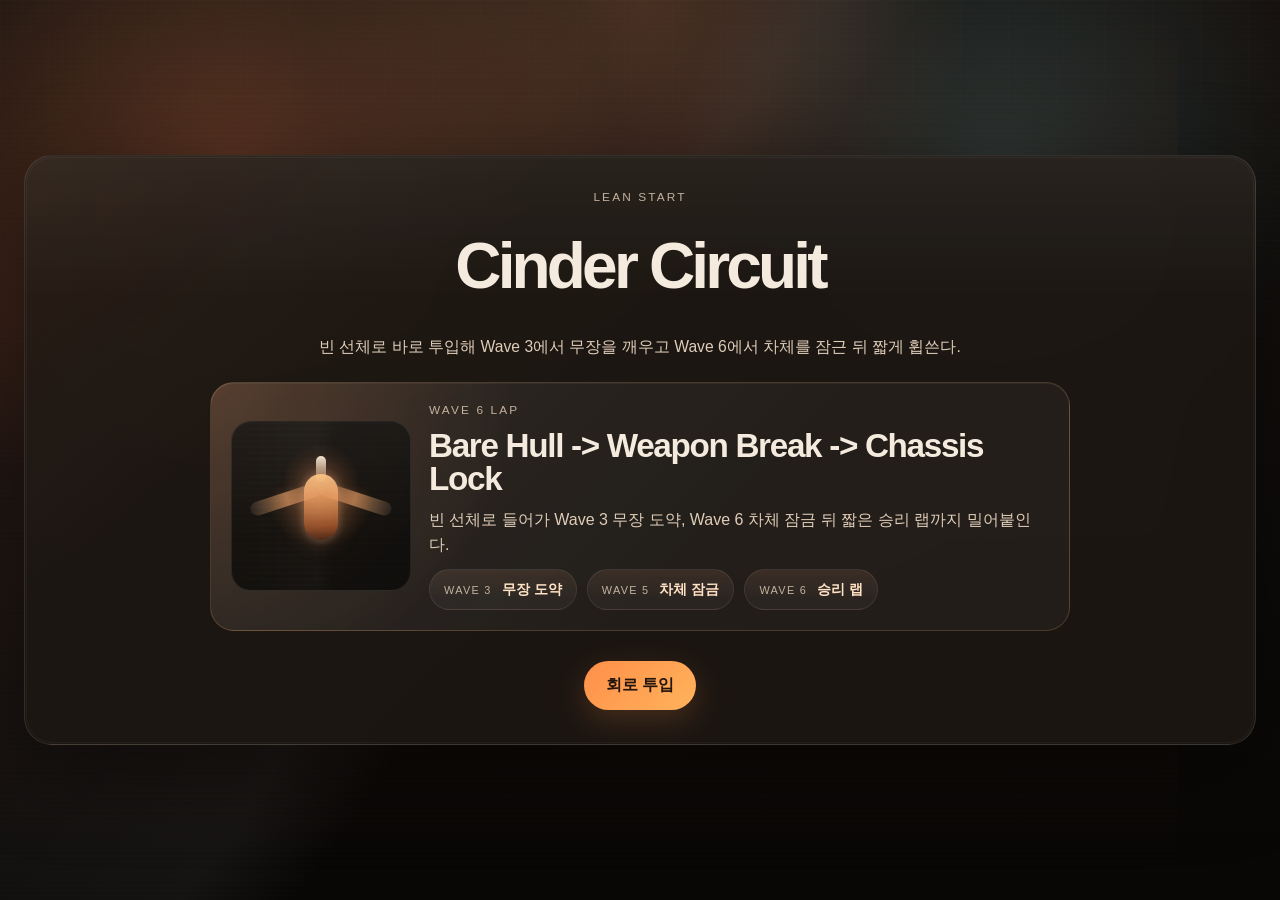
==== commit 533bfd93: "Simplify Cinder Circuit title into an honest launch panel" ====
--- a/playables/cinder-circuit/index.html
+++ b/playables/cinder-circuit/index.html
@@ -21,7 +21,7 @@
             <p class="eyebrow">LEAN START</p>
             <h1>Cinder Circuit</h1>
             <p class="title-kicker">빈 선체로 바로 투입해 Wave 3에서 무장을 깨우고 Wave 6에서 차체를 잠근 뒤 짧게 휩쓴다.</p>
-            <div id="signature-cards" class="title-launch-panel"></div>
+            <div id="title-launch-panel" class="title-launch-panel"></div>
             <div class="hero-actions hero-actions--center">
               <button id="start-run" class="button button--primary" type="button">
                 회로 투입
--- a/playables/cinder-circuit/styles.css
+++ b/playables/cinder-circuit/styles.css
@@ -366,7 +366,7 @@
 }
 
 .title-launch-shell__copy--lean {
-  gap: 10px;
+  gap: 12px;
 }
 
 .title-launch-shell__headline {
@@ -382,34 +382,34 @@
   line-height: 1.52;
 }
 
-.title-launch-shell__beats {
-  display: grid;
-  grid-template-columns: repeat(4, minmax(0, 1fr));
+.title-launch-shell__proof-strip {
+  display: flex;
+  flex-wrap: wrap;
   gap: 10px;
 }
 
-.title-launch-shell__beat {
-  padding: 12px 14px;
-  border-radius: 16px;
-  border: 1px solid rgba(255, 255, 255, 0.07);
-  background: rgba(255, 255, 255, 0.035);
-}
-
-.title-launch-shell__beat strong,
-.title-launch-shell__beat span {
-  display: block;
-}
-
-.title-launch-shell__beat span {
+.title-launch-shell__proof {
+  display: inline-flex;
+  align-items: baseline;
+  gap: 10px;
+  padding: 10px 14px;
+  border-radius: 999px;
+  border: 1px solid rgba(255, 255, 255, 0.08);
+  background:
+    linear-gradient(180deg, rgba(255, 145, 88, 0.08), transparent 70%),
+    rgba(255, 255, 255, 0.04);
+}
+
+.title-launch-shell__proof span {
   color: var(--muted);
   font-size: 0.68rem;
   letter-spacing: 0.12em;
   text-transform: uppercase;
 }
 
-.title-launch-shell__beat strong {
-  margin-top: 6px;
-  font-size: 0.94rem;
+.title-launch-shell__proof strong {
+  font-size: 0.9rem;
+  color: #ffe1c4;
 }
 
 .hero-side {
@@ -913,8 +913,8 @@
     min-height: 140px;
   }
 
-  .title-launch-shell__beats {
-    grid-template-columns: 1fr;
+  .title-launch-shell__proof-strip {
+    flex-direction: column;
   }
 }
 
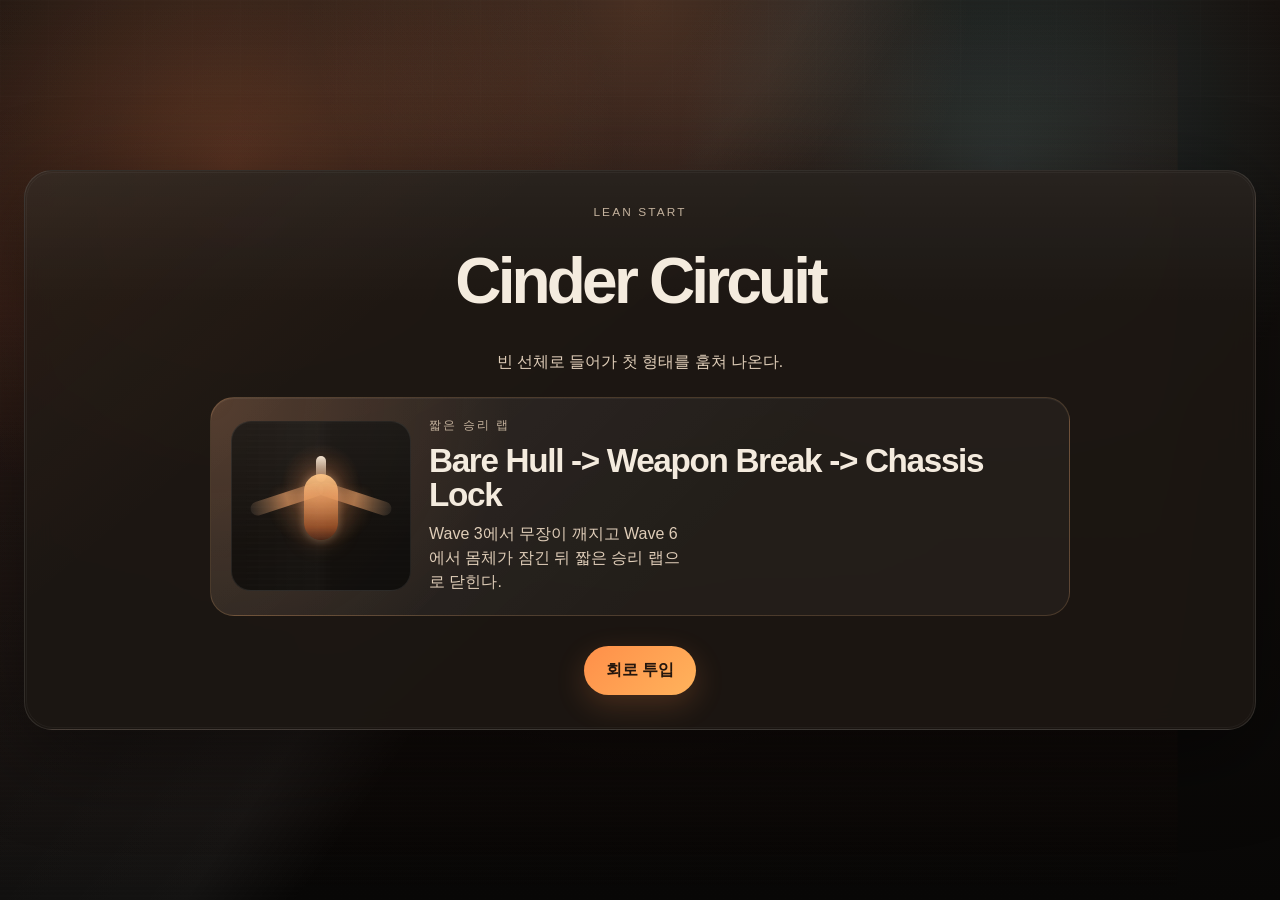
==== commit 835bc91a: "Simplify Cinder Circuit title and forge contract for the 6-wave route" ====
--- a/playables/cinder-circuit/index.html
+++ b/playables/cinder-circuit/index.html
@@ -20,7 +20,7 @@
           <section class="title-stack">
             <p class="eyebrow">LEAN START</p>
             <h1>Cinder Circuit</h1>
-            <p class="title-kicker">빈 선체로 바로 투입해 Wave 3에서 무장을 깨우고 Wave 6에서 차체를 잠근 뒤 짧게 휩쓴다.</p>
+            <p class="title-kicker">빈 선체로 들어가 첫 형태를 훔쳐 나온다.</p>
             <div id="title-launch-panel" class="title-launch-panel"></div>
             <div class="hero-actions hero-actions--center">
               <button id="start-run" class="button button--primary" type="button">
--- a/playables/cinder-circuit/styles.css
+++ b/playables/cinder-circuit/styles.css
@@ -366,7 +366,7 @@
 }
 
 .title-launch-shell__copy--lean {
-  gap: 12px;
+  gap: 10px;
 }
 
 .title-launch-shell__headline {
@@ -379,6 +379,7 @@
 .title-launch-shell__detail {
   margin: 0;
   color: var(--muted-strong);
+  max-width: 29ch;
   line-height: 1.52;
 }
 
@@ -1601,13 +1602,15 @@
 }
 
 .forge-context--contract .forge-context__card--span-two {
-  padding: 14px 16px;
-  background: rgba(255, 255, 255, 0.035);
+  padding: 10px 4px 2px;
+  background: transparent;
+  border: 0;
 }
 
 .forge-context--contract .route-contract__title {
-  font-size: clamp(1.32rem, 2vw, 1.72rem);
-  line-height: 1.1;
+  margin-top: 6px;
+  font-size: clamp(1.42rem, 2.2vw, 1.92rem);
+  line-height: 1.04;
 }
 
 .forge-context--contract .summary-copy {
@@ -2378,11 +2381,11 @@
 }
 
 .forge-focus__hint {
-  margin: 10px 0 0;
-  color: var(--muted);
-  font-size: 0.86rem;
-  line-height: 1.42;
-  max-width: 32rem;
+  margin: 6px 0 0;
+  color: var(--muted);
+  font-size: 0.82rem;
+  line-height: 1.38;
+  max-width: 28rem;
 }
 
 .forge-card__impact-strip {
@@ -2463,11 +2466,11 @@
 .result-grid__label {
   display: inline-flex;
   align-items: center;
-  padding: 6px 10px;
+  padding: 5px 9px;
   border-radius: 999px;
   background: rgba(255, 255, 255, 0.08);
   color: #ffe0c2;
-  font-size: 0.74rem;
+  font-size: 0.68rem;
   letter-spacing: 0.08em;
   text-transform: uppercase;
 }
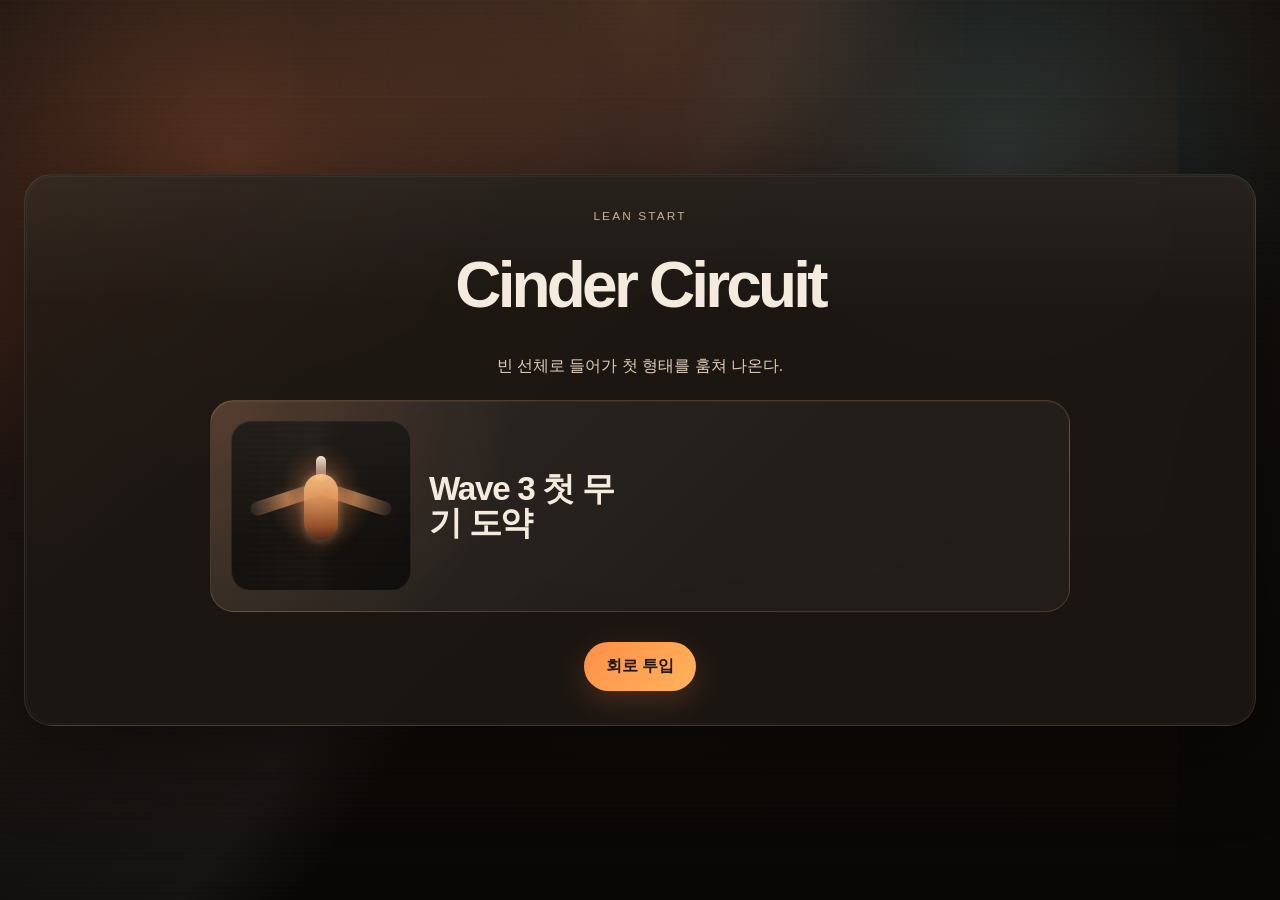
==== commit f6af07b4: "Restore minimal bottom HUD and unify shipped route status strip" ====
--- a/playables/cinder-circuit/index.html
+++ b/playables/cinder-circuit/index.html
@@ -93,6 +93,21 @@
 
                 <div id="message-banner" class="message-banner hidden" role="status"></div>
 
+                <div class="hud-overlay hud-overlay--bottom">
+                  <div class="build-panel build-panel--left">
+                    <article class="status-card status-card--overlay roadmap-card roadmap-card--contract">
+                      <div class="summary-head">
+                        <strong id="run-track-label">Wave 1 / 8</strong>
+                      </div>
+                      <div id="wave-track" class="wave-track"></div>
+                    </article>
+                  </div>
+
+                  <div class="build-panel build-panel--right">
+                    <div id="combat-feed" class="stack-list stack-list--overlay combat-feed"></div>
+                  </div>
+                </div>
+
                 <div id="forge-overlay" class="forge-overlay hidden">
                   <div id="forge-panel" class="forge-overlay__panel">
                     <div id="forge-header" class="forge-overlay__header">
--- a/playables/cinder-circuit/styles.css
+++ b/playables/cinder-circuit/styles.css
@@ -374,13 +374,19 @@
   font-size: clamp(1.4rem, 2.6vw, 2.1rem);
   line-height: 1.02;
   letter-spacing: -0.04em;
+  max-width: 12ch;
+}
+
+.title-launch-shell__headline--solo {
+  margin: 0;
+  max-width: 10ch;
 }
 
 .title-launch-shell__detail {
   margin: 0;
   color: var(--muted-strong);
-  max-width: 29ch;
-  line-height: 1.52;
+  max-width: 24ch;
+  line-height: 1.42;
 }
 
 .title-launch-shell__proof-strip {
@@ -1602,21 +1608,13 @@
 }
 
 .forge-context--contract .forge-context__card--span-two {
-  padding: 10px 4px 2px;
+  padding: 6px 0 0;
   background: transparent;
   border: 0;
 }
 
-.forge-context--contract .route-contract__title {
-  margin-top: 6px;
-  font-size: clamp(1.42rem, 2.2vw, 1.92rem);
-  line-height: 1.04;
-}
-
-.forge-context--contract .summary-copy {
-  margin-top: 8px;
-  max-width: 52ch;
-  color: var(--muted-strong);
+.forge-context__card--contract-shell {
+  padding: 0;
 }
 
 .forge-context__card strong {
@@ -2388,6 +2386,109 @@
   max-width: 28rem;
 }
 
+.route-contract--forge {
+  display: block;
+}
+
+.route-contract--triple {
+  display: grid;
+  grid-template-columns: repeat(3, minmax(0, 1fr));
+  gap: 10px;
+}
+
+.route-contract__slot {
+  display: grid;
+  gap: 6px;
+  min-width: 0;
+  padding: 10px 11px;
+  border-radius: 14px;
+  border: 1px solid rgba(255, 255, 255, 0.08);
+  background: rgba(255, 255, 255, 0.035);
+}
+
+.route-contract__slot--headline {
+  border-color: rgba(255, 181, 112, 0.2);
+  background:
+    linear-gradient(180deg, rgba(255, 145, 88, 0.12), transparent 100%),
+    rgba(255, 255, 255, 0.04);
+}
+
+.route-contract__slot-label {
+  color: var(--muted);
+  font-size: 0.68rem;
+  letter-spacing: 0.08em;
+  text-transform: uppercase;
+}
+
+.route-contract__slot-value {
+  display: block;
+  overflow: hidden;
+  font-size: 0.94rem;
+  line-height: 1.28;
+  text-overflow: ellipsis;
+}
+
+.route-contract__line {
+  display: flex;
+  align-items: baseline;
+  gap: 10px;
+  margin: 0;
+  flex-wrap: wrap;
+}
+
+.route-contract__eyebrow {
+  color: var(--muted);
+  font-size: 0.72rem;
+  letter-spacing: 0.12em;
+  text-transform: uppercase;
+}
+
+.forge-context--contract .route-contract__title {
+  margin-top: 0;
+  font-size: clamp(1.42rem, 2.2vw, 1.92rem);
+  line-height: 1.04;
+  max-width: 12ch;
+}
+
+.wave-track {
+  margin-top: 2px;
+}
+
+.combat-feed {
+  display: grid;
+  gap: 8px;
+}
+
+.combat-feed__row {
+  display: grid;
+  grid-template-columns: auto minmax(0, 1fr);
+  gap: 10px;
+  align-items: start;
+  padding: 9px 10px;
+  border-radius: 12px;
+  border: 1px solid rgba(255, 255, 255, 0.06);
+  background: rgba(255, 255, 255, 0.04);
+}
+
+.combat-feed__stamp {
+  color: var(--muted);
+  font-size: 0.68rem;
+  letter-spacing: 0.08em;
+  text-transform: uppercase;
+}
+
+.combat-feed__text {
+  color: var(--muted-strong);
+  font-size: 0.82rem;
+  line-height: 1.38;
+}
+
+@media (max-width: 900px) {
+  .route-contract--triple {
+    grid-template-columns: 1fr;
+  }
+}
+
 .forge-card__impact-strip {
   display: grid;
   grid-template-columns: repeat(3, minmax(0, 1fr));
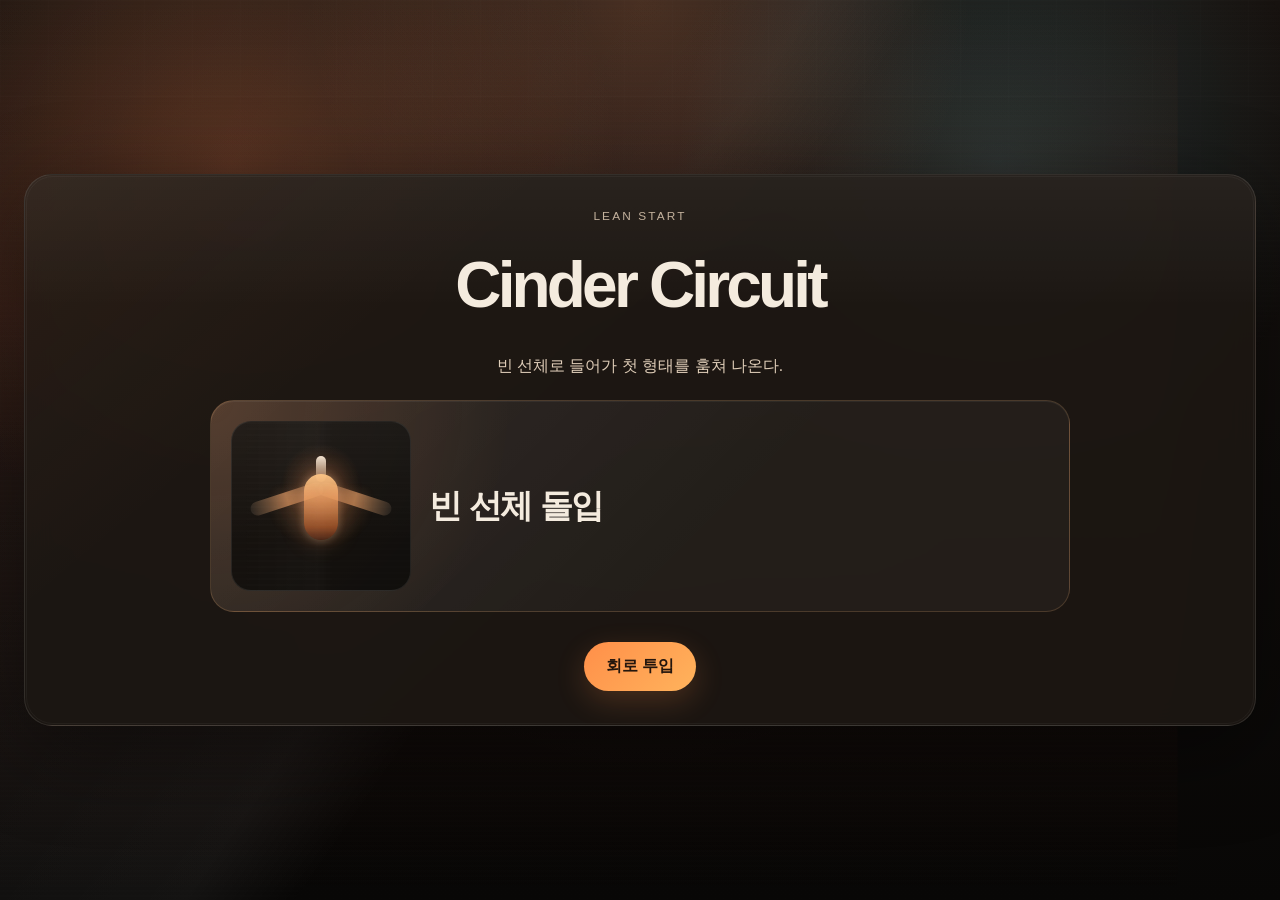
==== commit 6b5581e1: "Simplify Cinder Circuit pause view into a quick status board" ====
--- a/playables/cinder-circuit/index.html
+++ b/playables/cinder-circuit/index.html
@@ -95,9 +95,9 @@
 
                 <div class="hud-overlay hud-overlay--bottom">
                   <div class="build-panel build-panel--left">
-                    <article class="status-card status-card--overlay roadmap-card roadmap-card--contract">
+                    <article class="status-card status-card--overlay status-board status-board--overlay">
                       <div class="summary-head">
-                        <strong id="run-track-label">Wave 1 / 8</strong>
+                        <strong id="run-track-label">W1</strong>
                       </div>
                       <div id="wave-track" class="wave-track"></div>
                     </article>
@@ -128,8 +128,9 @@
                     <p class="panel__eyebrow">SYSTEM HOLD</p>
                     <h2>회로 일시 정지</h2>
                     <p class="forge-overlay__copy">
-                      전투 시뮬레이션을 잠시 멈췄다. 재개하거나 즉시 다시 투입할 수 있다.
+                      현재 형태와 다음 시험만 빠르게 확인하고 바로 복귀한다.
                     </p>
+                    <div id="pause-summary" class="pause-summary"></div>
                     <div class="pause-actions">
                       <button id="resume-run" class="button button--primary" type="button">
                         전투 재개
--- a/playables/cinder-circuit/styles.css
+++ b/playables/cinder-circuit/styles.css
@@ -725,7 +725,7 @@
 }
 
 .hud-overlay--bottom-minimal {
-  grid-template-columns: minmax(220px, 0.82fr) minmax(240px, 1fr);
+  grid-template-columns: minmax(220px, 0.72fr) minmax(240px, 1fr);
 }
 
 .hud-strip {
@@ -886,14 +886,16 @@
   justify-self: end;
 }
 
-.roadmap-card {
+.roadmap-card,
+.status-board {
   border-color: rgba(255, 179, 117, 0.2);
   background:
     linear-gradient(180deg, rgba(255, 153, 89, 0.12), transparent 58%),
     rgba(11, 10, 9, 0.76);
 }
 
-.roadmap-card--contract {
+.roadmap-card--contract,
+.status-board--overlay {
   border-color: rgba(255, 190, 124, 0.26);
   background:
     linear-gradient(180deg, rgba(255, 153, 89, 0.18), transparent 62%),
@@ -1067,8 +1069,9 @@
   width: min(100%, 260px);
 }
 
-.arena-stage:not(.arena-stage--hud-detail) .roadmap-card--contract {
-  width: min(100%, 320px);
+.arena-stage:not(.arena-stage--hud-detail) .roadmap-card--contract,
+.arena-stage:not(.arena-stage--hud-detail) .status-board--overlay {
+  width: min(100%, 288px);
 }
 
 .arena-stage:not(.arena-stage--hud-detail) .roadmap-card__steps {
@@ -1140,6 +1143,10 @@
   background:
     linear-gradient(180deg, rgba(255, 145, 88, 0.1), transparent 100%),
     rgba(11, 10, 9, 0.76);
+}
+
+.hud-overlay--bottom-minimal .status-board--overlay {
+  width: min(100%, 288px);
 }
 
 .combat-ask-card {
@@ -1524,6 +1531,78 @@
 .pause-overlay__panel h2 {
   margin: 8px 0 12px;
   font-size: clamp(2rem, 4vw, 2.6rem);
+}
+
+.pause-summary {
+  display: grid;
+  gap: 14px;
+  margin-top: 18px;
+}
+
+.pause-summary__hero {
+  border-radius: 18px;
+  border: 1px solid rgba(255, 255, 255, 0.08);
+  background:
+    linear-gradient(180deg, rgba(255, 145, 88, 0.08), transparent 100%),
+    rgba(255, 255, 255, 0.03);
+  overflow: hidden;
+}
+
+.pause-summary__hero .summary-head {
+  padding: 12px 14px 0;
+}
+
+.pause-summary__hero .route-contract__title {
+  padding: 0 14px;
+  max-width: none;
+}
+
+.pause-summary__hero .forge-focus__proof,
+.pause-summary__hero .mini-pill-row {
+  margin: 10px 14px 0;
+}
+
+.pause-summary__hero .mini-pill-row {
+  padding-bottom: 14px;
+}
+
+.pause-summary__lanes {
+  display: grid;
+  grid-template-columns: repeat(3, minmax(0, 1fr));
+  gap: 10px;
+}
+
+.pause-summary__lane {
+  display: grid;
+  gap: 8px;
+  min-height: 82px;
+  padding: 12px;
+  border-radius: 16px;
+  border: 1px solid rgba(255, 255, 255, 0.08);
+  background: rgba(255, 255, 255, 0.04);
+}
+
+.pause-summary__lane[data-tone="hot"] {
+  border-color: rgba(255, 145, 88, 0.24);
+  background:
+    linear-gradient(180deg, rgba(255, 145, 88, 0.12), transparent 100%),
+    rgba(255, 255, 255, 0.04);
+}
+
+.pause-summary__lane[data-tone="accent"] {
+  border-color: rgba(255, 181, 112, 0.2);
+}
+
+.pause-summary__lane-label {
+  color: var(--muted);
+  font-size: 0.64rem;
+  letter-spacing: 0.12em;
+}
+
+.pause-summary__lane-value {
+  color: var(--text);
+  font-size: 0.92rem;
+  line-height: 1.32;
 }
 
 .pause-actions {
@@ -2390,6 +2469,12 @@
   display: block;
 }
 
+.route-contract--double {
+  display: grid;
+  grid-template-columns: repeat(2, minmax(0, 1fr));
+  gap: 10px;
+}
+
 .route-contract--triple {
   display: grid;
   grid-template-columns: repeat(3, minmax(0, 1fr));
@@ -2452,6 +2537,49 @@
 
 .wave-track {
   margin-top: 2px;
+}
+
+.status-board--overlay .summary-head {
+  padding: 10px 12px 0;
+}
+
+.status-board--overlay .summary-head strong {
+  font-size: 0.8rem;
+  letter-spacing: 0.12em;
+  text-transform: uppercase;
+}
+
+.status-board--overlay .wave-track {
+  margin-top: 0;
+}
+
+.status-board--overlay .route-contract--double,
+.status-board--overlay .route-contract--triple {
+  gap: 0;
+}
+
+.status-board--overlay .route-contract__slot {
+  min-height: 62px;
+  padding: 10px 12px;
+  border: 0;
+  border-top: 1px solid rgba(255, 255, 255, 0.06);
+  border-right: 1px solid rgba(255, 255, 255, 0.06);
+  border-radius: 0;
+  background: transparent;
+}
+
+.status-board--overlay .route-contract__slot:last-child {
+  border-right: 0;
+}
+
+.status-board--overlay .route-contract__slot-label {
+  font-size: 0.58rem;
+  letter-spacing: 0.14em;
+}
+
+.status-board--overlay .route-contract__slot-value {
+  font-size: 0.8rem;
+  line-height: 1.25;
 }
 
 .combat-feed {
@@ -2478,13 +2606,33 @@
 }
 
 .combat-feed__text {
+  display: grid;
+  gap: 4px;
   color: var(--muted-strong);
   font-size: 0.82rem;
   line-height: 1.38;
 }
 
+.combat-feed__headline {
+  color: var(--text);
+  font-size: 0.8rem;
+  font-weight: 600;
+  line-height: 1.35;
+}
+
+.combat-feed__proof {
+  color: var(--muted);
+  font-size: 0.74rem;
+  line-height: 1.32;
+}
+
 @media (max-width: 900px) {
+  .route-contract--double,
   .route-contract--triple {
+    grid-template-columns: 1fr;
+  }
+
+  .pause-summary__lanes {
     grid-template-columns: 1fr;
   }
 }
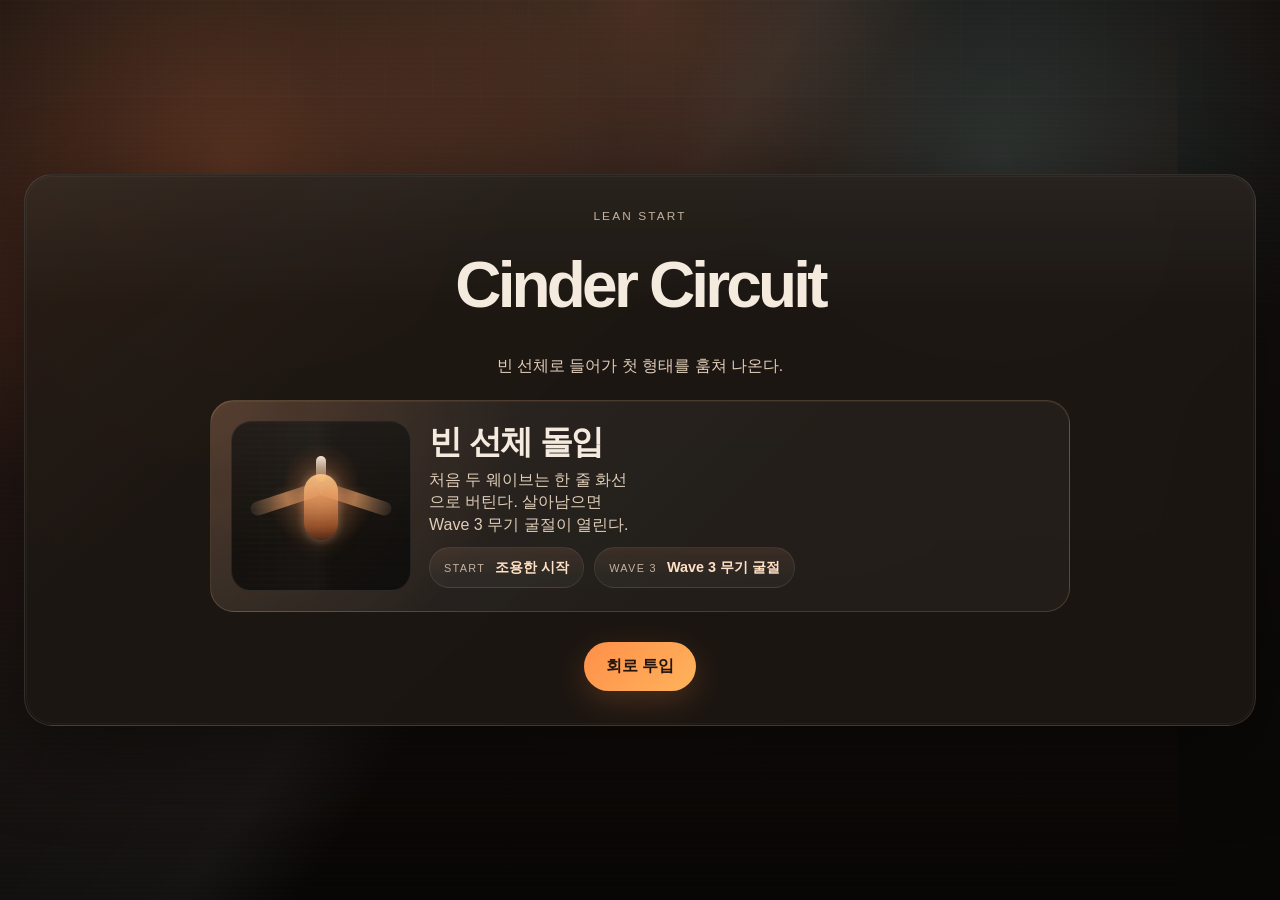
==== commit afb6e93e: "Simplify Cinder Circuit HUD into machine-and-payoff spotlight" ====
--- a/playables/cinder-circuit/index.html
+++ b/playables/cinder-circuit/index.html
@@ -95,7 +95,7 @@
 
                 <div class="hud-overlay hud-overlay--bottom">
                   <div class="build-panel build-panel--left">
-                    <article class="status-card status-card--overlay status-board status-board--overlay">
+                    <article class="status-card status-card--overlay machine-panel machine-panel--overlay">
                       <div class="summary-head">
                         <strong id="run-track-label">W1</strong>
                       </div>
--- a/playables/cinder-circuit/styles.css
+++ b/playables/cinder-circuit/styles.css
@@ -1070,7 +1070,7 @@
 }
 
 .arena-stage:not(.arena-stage--hud-detail) .roadmap-card--contract,
-.arena-stage:not(.arena-stage--hud-detail) .status-board--overlay {
+.arena-stage:not(.arena-stage--hud-detail) .machine-panel--overlay {
   width: min(100%, 288px);
 }
 
@@ -1145,7 +1145,7 @@
     rgba(11, 10, 9, 0.76);
 }
 
-.hud-overlay--bottom-minimal .status-board--overlay {
+.hud-overlay--bottom-minimal .machine-panel--overlay {
   width: min(100%, 288px);
 }
 
@@ -1568,7 +1568,7 @@
 
 .pause-summary__lanes {
   display: grid;
-  grid-template-columns: repeat(3, minmax(0, 1fr));
+  grid-template-columns: repeat(auto-fit, minmax(220px, 1fr));
   gap: 10px;
 }
 
@@ -2539,47 +2539,60 @@
   margin-top: 2px;
 }
 
-.status-board--overlay .summary-head {
+.machine-panel--overlay .summary-head {
   padding: 10px 12px 0;
 }
 
-.status-board--overlay .summary-head strong {
+.machine-panel--overlay .summary-head strong {
   font-size: 0.8rem;
   letter-spacing: 0.12em;
   text-transform: uppercase;
 }
 
-.status-board--overlay .wave-track {
+.machine-panel--overlay .wave-track {
   margin-top: 0;
 }
 
-.status-board--overlay .route-contract--double,
-.status-board--overlay .route-contract--triple {
+.machine-payoff {
+  display: grid;
+  grid-template-columns: repeat(2, minmax(0, 1fr));
   gap: 0;
 }
 
-.status-board--overlay .route-contract__slot {
-  min-height: 62px;
+.machine-payoff__slot {
+  min-height: 68px;
   padding: 10px 12px;
   border: 0;
   border-top: 1px solid rgba(255, 255, 255, 0.06);
   border-right: 1px solid rgba(255, 255, 255, 0.06);
   border-radius: 0;
   background: transparent;
-}
-
-.status-board--overlay .route-contract__slot:last-child {
+  display: grid;
+  align-content: start;
+  gap: 7px;
+}
+
+.machine-payoff__slot:last-child {
   border-right: 0;
 }
 
-.status-board--overlay .route-contract__slot-label {
+.machine-payoff__slot--headline {
+  background:
+    linear-gradient(180deg, rgba(255, 159, 103, 0.08), transparent 100%),
+    transparent;
+}
+
+.machine-payoff__label {
   font-size: 0.58rem;
   letter-spacing: 0.14em;
-}
-
-.status-board--overlay .route-contract__slot-value {
-  font-size: 0.8rem;
-  line-height: 1.25;
+  text-transform: uppercase;
+  color: var(--muted);
+}
+
+.machine-payoff__value {
+  font-size: 0.86rem;
+  line-height: 1.3;
+  color: var(--text);
 }
 
 .combat-feed {
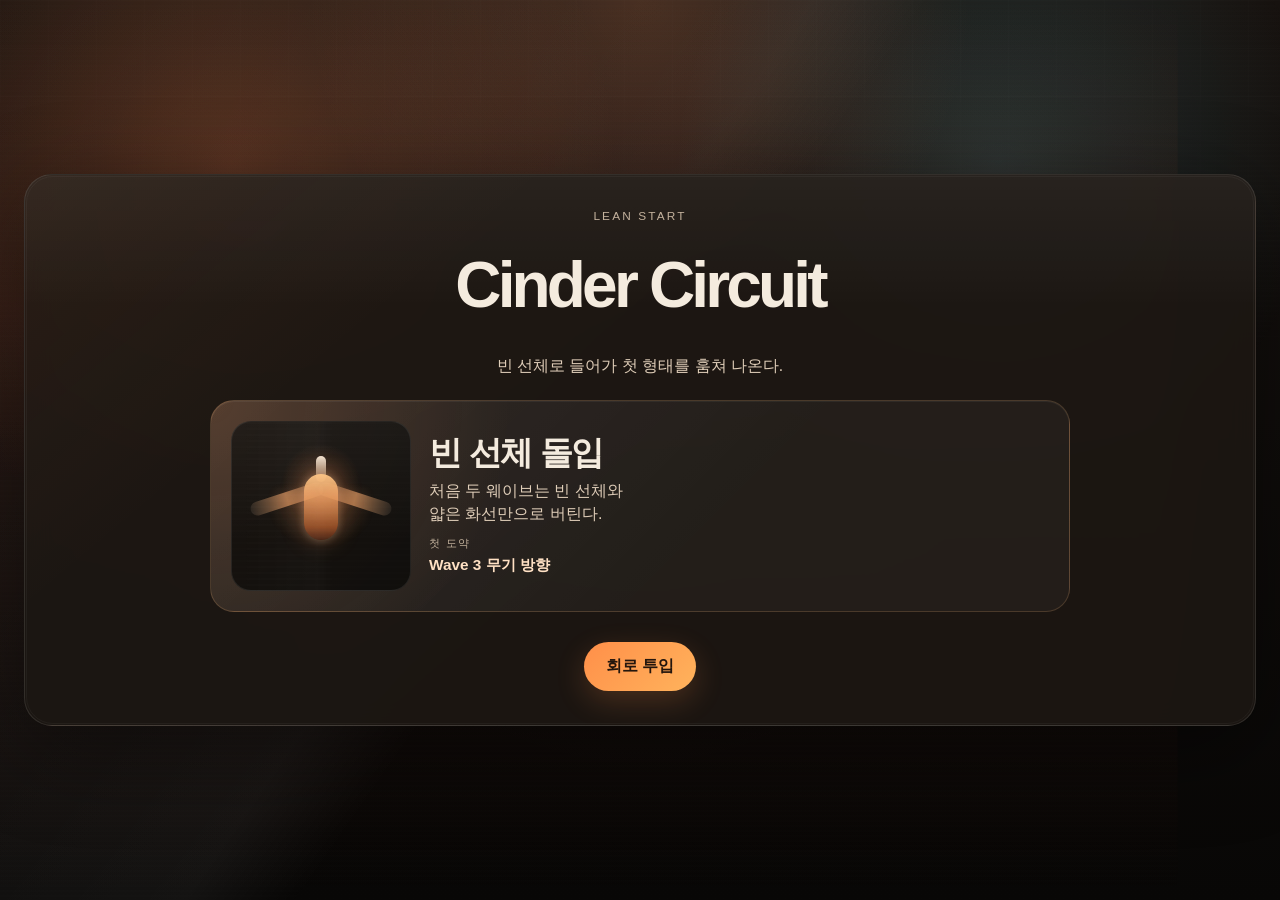
==== commit d6f300f7: "Lean out Cinder Circuit opening HUD and title shell" ====
--- a/playables/cinder-circuit/index.html
+++ b/playables/cinder-circuit/index.html
@@ -45,7 +45,7 @@
 
                 <div class="hud-overlay hud-overlay--top">
                   <div class="hud-strip">
-                    <div class="stat-chip stat-chip--overlay stat-chip--wave">
+                    <div class="stat-chip stat-chip--overlay stat-chip--wave hidden">
                       <span class="stat-chip__label">Wave</span>
                       <strong id="wave-label">Wave 1</strong>
                     </div>
@@ -76,15 +76,15 @@
                         <span id="drive-fill" class="meter-card__fill"></span>
                       </div>
                     </article>
-                    <div class="stat-chip stat-chip--overlay">
+                    <div class="stat-chip stat-chip--overlay hidden">
                       <span class="stat-chip__label">Dash</span>
                       <strong id="dash-stat">2 / 2</strong>
                     </div>
-                    <div class="stat-chip stat-chip--overlay">
+                    <div class="stat-chip stat-chip--overlay hidden">
                       <span class="stat-chip__label">Time</span>
                       <strong id="timer-stat">55.0s</strong>
                     </div>
-                    <div class="stat-chip stat-chip--overlay">
+                    <div class="stat-chip stat-chip--overlay hidden">
                       <span class="stat-chip__label">고철</span>
                       <strong id="scrap-stat">0</strong>
                     </div>
--- a/playables/cinder-circuit/styles.css
+++ b/playables/cinder-circuit/styles.css
@@ -389,32 +389,57 @@
   line-height: 1.42;
 }
 
-.title-launch-shell__proof-strip {
+.title-launch-shell__hook {
+  display: grid;
+  gap: 4px;
+  margin: 2px 0 0;
+}
+
+.title-launch-shell__hook span {
+  color: var(--muted);
+  font-size: 0.68rem;
+  letter-spacing: 0.12em;
+  text-transform: uppercase;
+}
+
+.title-launch-shell__hook strong {
+  font-size: 0.96rem;
+  color: #ffe1c4;
+}
+
+.title-launch-shell__status-strip {
   display: flex;
   flex-wrap: wrap;
   gap: 10px;
 }
 
-.title-launch-shell__proof {
-  display: inline-flex;
-  align-items: baseline;
-  gap: 10px;
+.title-launch-shell__status {
+  display: grid;
+  gap: 6px;
+  min-width: 136px;
   padding: 10px 14px;
-  border-radius: 999px;
+  border-radius: 18px;
   border: 1px solid rgba(255, 255, 255, 0.08);
   background:
     linear-gradient(180deg, rgba(255, 145, 88, 0.08), transparent 70%),
     rgba(255, 255, 255, 0.04);
 }
 
-.title-launch-shell__proof span {
+.title-launch-shell__status--hot {
+  border-color: rgba(255, 187, 122, 0.24);
+  background:
+    linear-gradient(180deg, rgba(255, 145, 88, 0.16), transparent 78%),
+    rgba(255, 255, 255, 0.05);
+}
+
+.title-launch-shell__status span {
   color: var(--muted);
   font-size: 0.68rem;
   letter-spacing: 0.12em;
   text-transform: uppercase;
 }
 
-.title-launch-shell__proof strong {
+.title-launch-shell__status strong {
   font-size: 0.9rem;
   color: #ffe1c4;
 }
@@ -922,7 +947,7 @@
     min-height: 140px;
   }
 
-  .title-launch-shell__proof-strip {
+  .title-launch-shell__status-strip {
     flex-direction: column;
   }
 }
@@ -1057,6 +1082,10 @@
   display: none;
 }
 
+.arena-stage:not(.arena-stage--hud-detail) .stack-list--overlay.combat-feed--minimal-ask {
+  display: grid;
+}
+
 .arena-stage:not(.arena-stage--hud-detail) .core-summary--overlay .status-list,
 .arena-stage:not(.arena-stage--hud-detail) .core-summary--overlay .mini-pill-row,
 .arena-stage:not(.arena-stage--hud-detail) .core-summary--overlay .summary-note,
@@ -1134,6 +1163,15 @@
 .hud-overlay--bottom-minimal .build-panel--right {
   justify-items: end;
   width: min(100%, 360px);
+}
+
+.hud-overlay--bottom-minimal .combat-feed--minimal-ask {
+  width: min(100%, 320px);
+  padding: 0;
+  border-color: rgba(121, 213, 223, 0.14);
+  background:
+    linear-gradient(180deg, rgba(121, 213, 223, 0.1), transparent 100%),
+    rgba(11, 10, 9, 0.74);
 }
 
 .hud-overlay--bottom-minimal .status-card--overlay {
@@ -1548,22 +1586,8 @@
   overflow: hidden;
 }
 
-.pause-summary__hero .summary-head {
-  padding: 12px 14px 0;
-}
-
-.pause-summary__hero .route-contract__title {
-  padding: 0 14px;
-  max-width: none;
-}
-
-.pause-summary__hero .forge-focus__proof,
-.pause-summary__hero .mini-pill-row {
-  margin: 10px 14px 0;
-}
-
-.pause-summary__hero .mini-pill-row {
-  padding-bottom: 14px;
+.pause-summary__hero-head {
+  padding: 0;
 }
 
 .pause-summary__lanes {
@@ -1650,14 +1674,6 @@
     rgba(28, 21, 18, 0.96);
 }
 
-.forge-overlay__panel--contract {
-  width: min(1020px, 100%);
-  padding-top: 20px;
-  background:
-    linear-gradient(180deg, rgba(255, 145, 88, 0.06), transparent 14%),
-    rgba(24, 19, 16, 0.97);
-}
-
 .forge-overlay__header h2 {
   margin: 8px 0 10px;
   font-size: clamp(1.9rem, 3.2vw, 2.5rem);
@@ -1668,11 +1684,6 @@
   grid-template-columns: repeat(2, minmax(0, 1fr));
   gap: 12px;
   margin-top: 18px;
-}
-
-.forge-context--contract {
-  grid-template-columns: 1fr;
-  margin-top: 0;
 }
 
 .forge-context__card {
@@ -1686,14 +1697,82 @@
   grid-column: 1 / -1;
 }
 
-.forge-context--contract .forge-context__card--span-two {
-  padding: 6px 0 0;
-  background: transparent;
-  border: 0;
-}
-
-.forge-context__card--contract-shell {
-  padding: 0;
+.forge-context-rail {
+  display: grid;
+  grid-template-columns: repeat(2, minmax(0, 1fr));
+  gap: 10px;
+}
+
+.forge-context-rail__item {
+  display: grid;
+  gap: 5px;
+  min-width: 0;
+  padding: 11px 12px;
+  border-radius: 14px;
+  border: 1px solid rgba(255, 255, 255, 0.08);
+  background: rgba(0, 0, 0, 0.18);
+}
+
+.forge-context-rail__item--accent {
+  border-color: rgba(255, 188, 122, 0.18);
+  background:
+    linear-gradient(180deg, rgba(255, 166, 92, 0.1), transparent 100%),
+    rgba(0, 0, 0, 0.2);
+}
+
+.forge-context-rail__label {
+  color: #ffd4b3;
+  font-size: 0.68rem;
+  letter-spacing: 0.08em;
+  text-transform: uppercase;
+}
+
+.forge-context-rail__value {
+  color: var(--text);
+  font-size: 0.95rem;
+  line-height: 1.24;
+}
+
+.forge-context-rail__note {
+  margin: 10px 0 0;
+  color: #ffe7d1;
+  font-size: 0.84rem;
+  line-height: 1.42;
+}
+
+.forge-context-spotlight {
+  display: grid;
+  gap: 4px;
+  padding: 0 0 10px;
+  border-bottom: 1px solid rgba(255, 255, 255, 0.1);
+}
+
+.forge-context-spotlight--subline {
+  padding-top: 8px;
+}
+
+.forge-context-spotlight__eyebrow {
+  color: #ffd4b3;
+  font-size: 0.68rem;
+  letter-spacing: 0.08em;
+  text-transform: uppercase;
+}
+
+.forge-context-spotlight__value {
+  color: var(--text);
+  font-size: clamp(1rem, 2vw, 1.2rem);
+}
+
+.forge-context-spotlight__value--subtle {
+  font-size: 0.92rem;
+  color: #ffe7d1;
+}
+
+.forge-context-spotlight__note {
+  margin: 0;
+  color: var(--muted-strong);
+  font-size: 0.82rem;
+  line-height: 1.42;
 }
 
 .forge-context__card strong {
@@ -2122,13 +2201,6 @@
   gap: 14px;
   margin-top: 18px;
   align-items: start;
-}
-
-.forge-cards--contract {
-  grid-template-columns: minmax(0, 1.18fr) minmax(0, 1.18fr) minmax(220px, 0.82fr);
-  gap: 12px;
-  margin-top: 12px;
-  align-items: stretch;
 }
 
 .forge-contract-strip {
@@ -2201,24 +2273,30 @@
 
 .forge-card--contract-side {
   gap: 8px;
-  padding: 14px 15px;
+  padding: 12px 13px;
+  background: rgba(255, 255, 255, 0.03);
+  border-color: rgba(255, 255, 255, 0.08);
+  box-shadow: none;
 }
 
 .forge-card--contract-side h3 {
   margin-top: 0;
-  font-size: 0.98rem;
-  line-height: 1.22;
-}
-
-.forge-card--contract-side .forge-card__pivot {
-  margin-top: 0;
-}
-
-.forge-card--contract-side .forge-card__hero-copy {
-  margin-top: 0;
-  color: var(--muted-strong);
-  font-size: 0.84rem;
-  line-height: 1.42;
+  font-size: 0.9rem;
+  line-height: 1.18;
+}
+
+.forge-card--contract-side .forge-card__spotlight {
+  gap: 4px;
+  width: 100%;
+  padding: 8px 10px;
+  border-radius: 13px;
+  border-color: rgba(255, 210, 165, 0.12);
+  background: rgba(255, 255, 255, 0.025);
+}
+
+.forge-card--contract-side .forge-card__spotlight-value {
+  font-size: 0.88rem;
+  color: #ffd9b4;
 }
 
 .forge-card--contract-side .forge-card__slot {
@@ -2227,32 +2305,125 @@
 
 .forge-card--snap {
   gap: 12px;
-  padding: 16px;
+  padding: 18px 18px 16px;
+  min-height: 250px;
+  background:
+    radial-gradient(circle at top left, rgba(255, 180, 117, 0.18), transparent 42%),
+    linear-gradient(180deg, rgba(255, 255, 255, 0.07), transparent 48%),
+    rgba(17, 13, 11, 0.96);
+  border-color: rgba(255, 189, 120, 0.32);
+  box-shadow: 0 20px 50px rgba(0, 0, 0, 0.28);
 }
 
 .forge-card--snap h3 {
   margin-top: 0;
-  font-size: 1.08rem;
-  line-height: 1.2;
-}
-
-.forge-card--snap .forge-card__hero-copy {
-  margin-top: 0;
-  color: var(--text);
+  font-size: 1.18rem;
+  line-height: 1.16;
+}
+
+.forge-card--snap .forge-card__tag {
+  display: inline-flex;
+  align-items: center;
+  padding: 4px 9px;
+  border-radius: 999px;
+  background: rgba(255, 206, 156, 0.14);
+  color: #ffe0c2;
+  font-size: 0.66rem;
+  letter-spacing: 0.12em;
+  text-transform: uppercase;
+}
+
+.forge-card__spotlight {
+  display: grid;
+  gap: 6px;
+  align-self: start;
+  padding: 12px 14px;
+  border-radius: 18px;
+  border: 1px solid rgba(255, 210, 165, 0.2);
+  background:
+    linear-gradient(180deg, rgba(255, 180, 117, 0.14), transparent 100%),
+    rgba(255, 255, 255, 0.04);
+}
+
+.forge-card__spotlight-label {
+  color: var(--muted);
+  font-size: 0.68rem;
+  letter-spacing: 0.12em;
+  text-transform: uppercase;
+}
+
+.forge-card__spotlight-value {
+  color: #ffe2c4;
+  font-size: 1rem;
+  line-height: 1.18;
+}
+
+.forge-card--snap .forge-card__spotlight {
+  max-width: 20rem;
+}
+
+.forge-card__evolution-kicker {
+  display: grid;
+  gap: 5px;
+}
+
+.forge-card__evolution-badge {
+  color: #ffd8b0;
+  font-size: 0.66rem;
+  font-weight: 700;
+  letter-spacing: 0.16em;
+  text-transform: uppercase;
+}
+
+.forge-card__evolution-title {
+  color: #fff2df;
   font-size: 0.92rem;
-  line-height: 1.46;
+  line-height: 1.25;
+}
+
+.forge-card__evolution {
+  display: grid;
+  grid-template-columns: repeat(2, minmax(0, 1fr));
+  gap: 10px;
+}
+
+.forge-card__evolution-slot {
+  display: grid;
+  gap: 4px;
+  padding: 10px 12px;
+  border-radius: 16px;
+  border: 1px solid rgba(255, 220, 184, 0.12);
+  background: rgba(255, 255, 255, 0.04);
+}
+
+.forge-card__evolution-slot span {
+  color: var(--muted);
+  font-size: 0.66rem;
+  letter-spacing: 0.12em;
+  text-transform: uppercase;
+}
+
+.forge-card__evolution-slot strong {
+  color: #fff0dc;
+  font-size: 0.94rem;
+  line-height: 1.22;
+}
+
+.forge-card__evolution-slot--next {
+  border-color: rgba(255, 197, 134, 0.28);
+  background:
+    linear-gradient(180deg, rgba(255, 184, 117, 0.12), transparent 100%),
+    rgba(255, 255, 255, 0.05);
+}
+
+.forge-card--snap .forge-card__spotlight-value {
+  font-size: clamp(1.05rem, 2vw, 1.22rem);
 }
 
 .forge-card--snap .forge-card__pivot {
-  margin-top: 2px;
-}
-
-.forge-card--snap .forge-card__hero-copy {
-  margin-top: 0;
-  color: var(--text);
-  font-size: 0.92rem;
-  line-height: 1.42;
-  max-width: 30rem;
+  margin-top: 4px;
+  padding-top: 8px;
+  border-top: 1px solid rgba(255, 255, 255, 0.08);
 }
 
 .forge-card--snap .forge-card__slot {
@@ -2260,22 +2431,10 @@
 }
 
 @media (max-width: 900px) {
-  .forge-cards--contract {
-    grid-template-columns: repeat(2, minmax(0, 1fr));
-  }
-
-  .forge-card--contract[data-contract="headline"] {
-    grid-column: 1 / -1;
-  }
-}
-
-@media (max-width: 640px) {
-  .forge-cards--contract {
-    grid-template-columns: minmax(0, 1fr);
-  }
-
-  .forge-card--contract[data-contract="headline"] {
-    grid-column: auto;
+  .forge-context-spotlight,
+  .forge-context-spotlight__note {
+    align-items: flex-start;
+    flex-direction: column;
   }
 }
 
@@ -2445,6 +2604,10 @@
   font-size: 0.8rem;
 }
 
+.forge-card__proof--ask {
+  margin-top: 8px;
+}
+
 .forge-card__proof--compact span {
   display: block;
   margin-bottom: 4px;
@@ -2526,13 +2689,6 @@
   font-size: 0.72rem;
   letter-spacing: 0.12em;
   text-transform: uppercase;
-}
-
-.forge-context--contract .route-contract__title {
-  margin-top: 0;
-  font-size: clamp(1.42rem, 2.2vw, 1.92rem);
-  line-height: 1.04;
-  max-width: 12ch;
 }
 
 .wave-track {
@@ -2595,9 +2751,83 @@
   color: var(--text);
 }
 
+.machine-payoff__note {
+  margin: 0.8rem 0 0;
+  padding-top: 0.8rem;
+  border-top: 1px solid rgba(255, 255, 255, 0.06);
+  color: rgba(243, 236, 224, 0.82);
+  font-size: 0.78rem;
+  line-height: 1.5;
+}
+
+.compact-machine-read {
+  display: grid;
+  gap: 12px;
+}
+
+.compact-machine-read__hero {
+  display: grid;
+  gap: 8px;
+}
+
+.compact-machine-read__eyebrow,
+.compact-machine-read__ask-label {
+  color: var(--muted);
+  font-size: 0.66rem;
+  letter-spacing: 0.12em;
+  text-transform: uppercase;
+}
+
+.compact-machine-read__title {
+  font-size: clamp(1.08rem, 2vw, 1.36rem);
+  line-height: 1.15;
+  color: var(--text);
+}
+
+.compact-machine-read__detail {
+  margin: 0;
+  color: var(--muted-strong);
+  font-size: 0.84rem;
+  line-height: 1.38;
+}
+
+.compact-machine-read__ask {
+  display: grid;
+  gap: 6px;
+  padding-top: 12px;
+  border-top: 1px solid rgba(255, 255, 255, 0.08);
+}
+
+.compact-machine-read__ask-value {
+  color: var(--text);
+  font-size: 0.92rem;
+  line-height: 1.38;
+}
+
+.compact-machine-read--pause {
+  padding: 14px;
+}
+
+.compact-machine-read--overlay {
+  gap: 10px;
+}
+
+.compact-machine-read--overlay .compact-machine-read__title {
+  font-size: 0.98rem;
+}
+
+.compact-machine-read--overlay .compact-machine-read__detail,
+.compact-machine-read--overlay .compact-machine-read__ask-value {
+  font-size: 0.8rem;
+}
+
 .combat-feed {
   display: grid;
   gap: 8px;
+}
+
+.combat-feed--minimal-ask {
+  gap: 0;
 }
 
 .combat-feed__row {
@@ -2637,6 +2867,10 @@
   color: var(--muted);
   font-size: 0.74rem;
   line-height: 1.32;
+}
+
+.combat-feed--minimal-ask .combat-ask-card__threat:last-child {
+  color: var(--text);
 }
 
 @media (max-width: 900px) {
